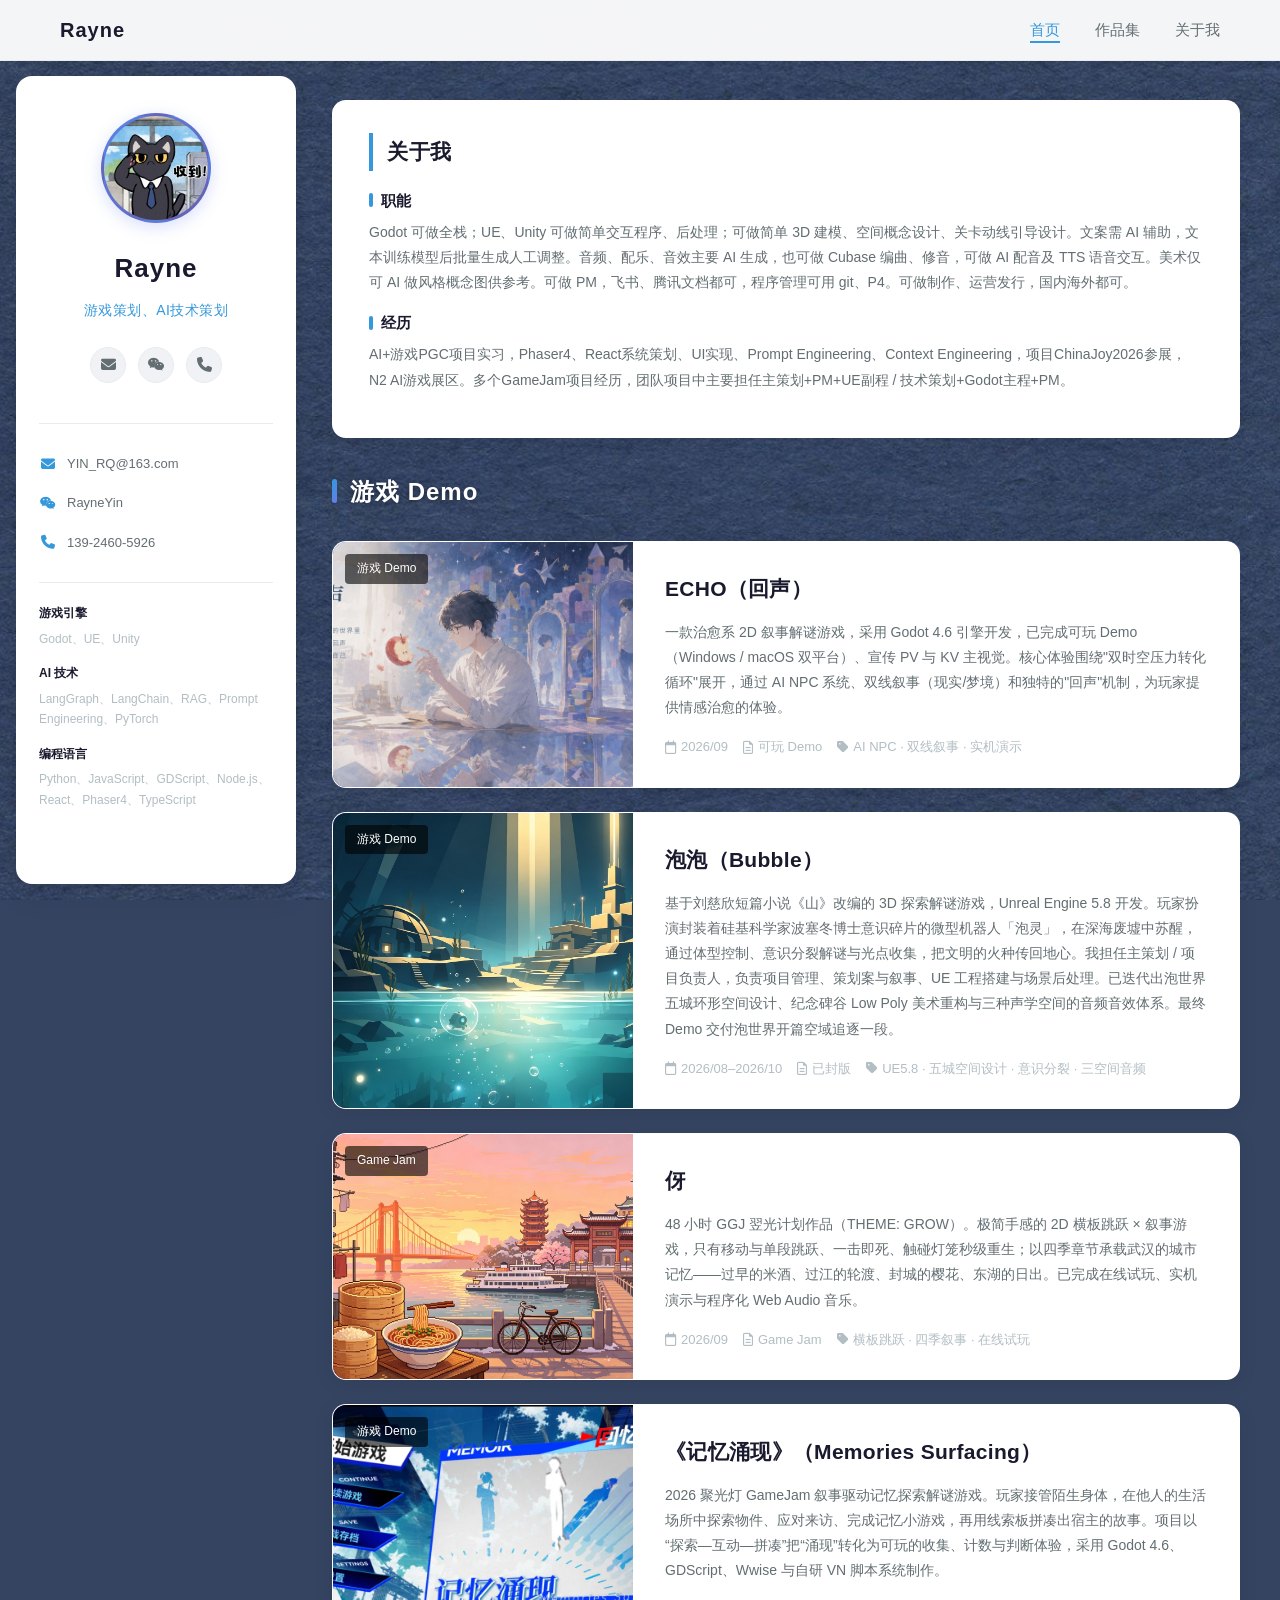
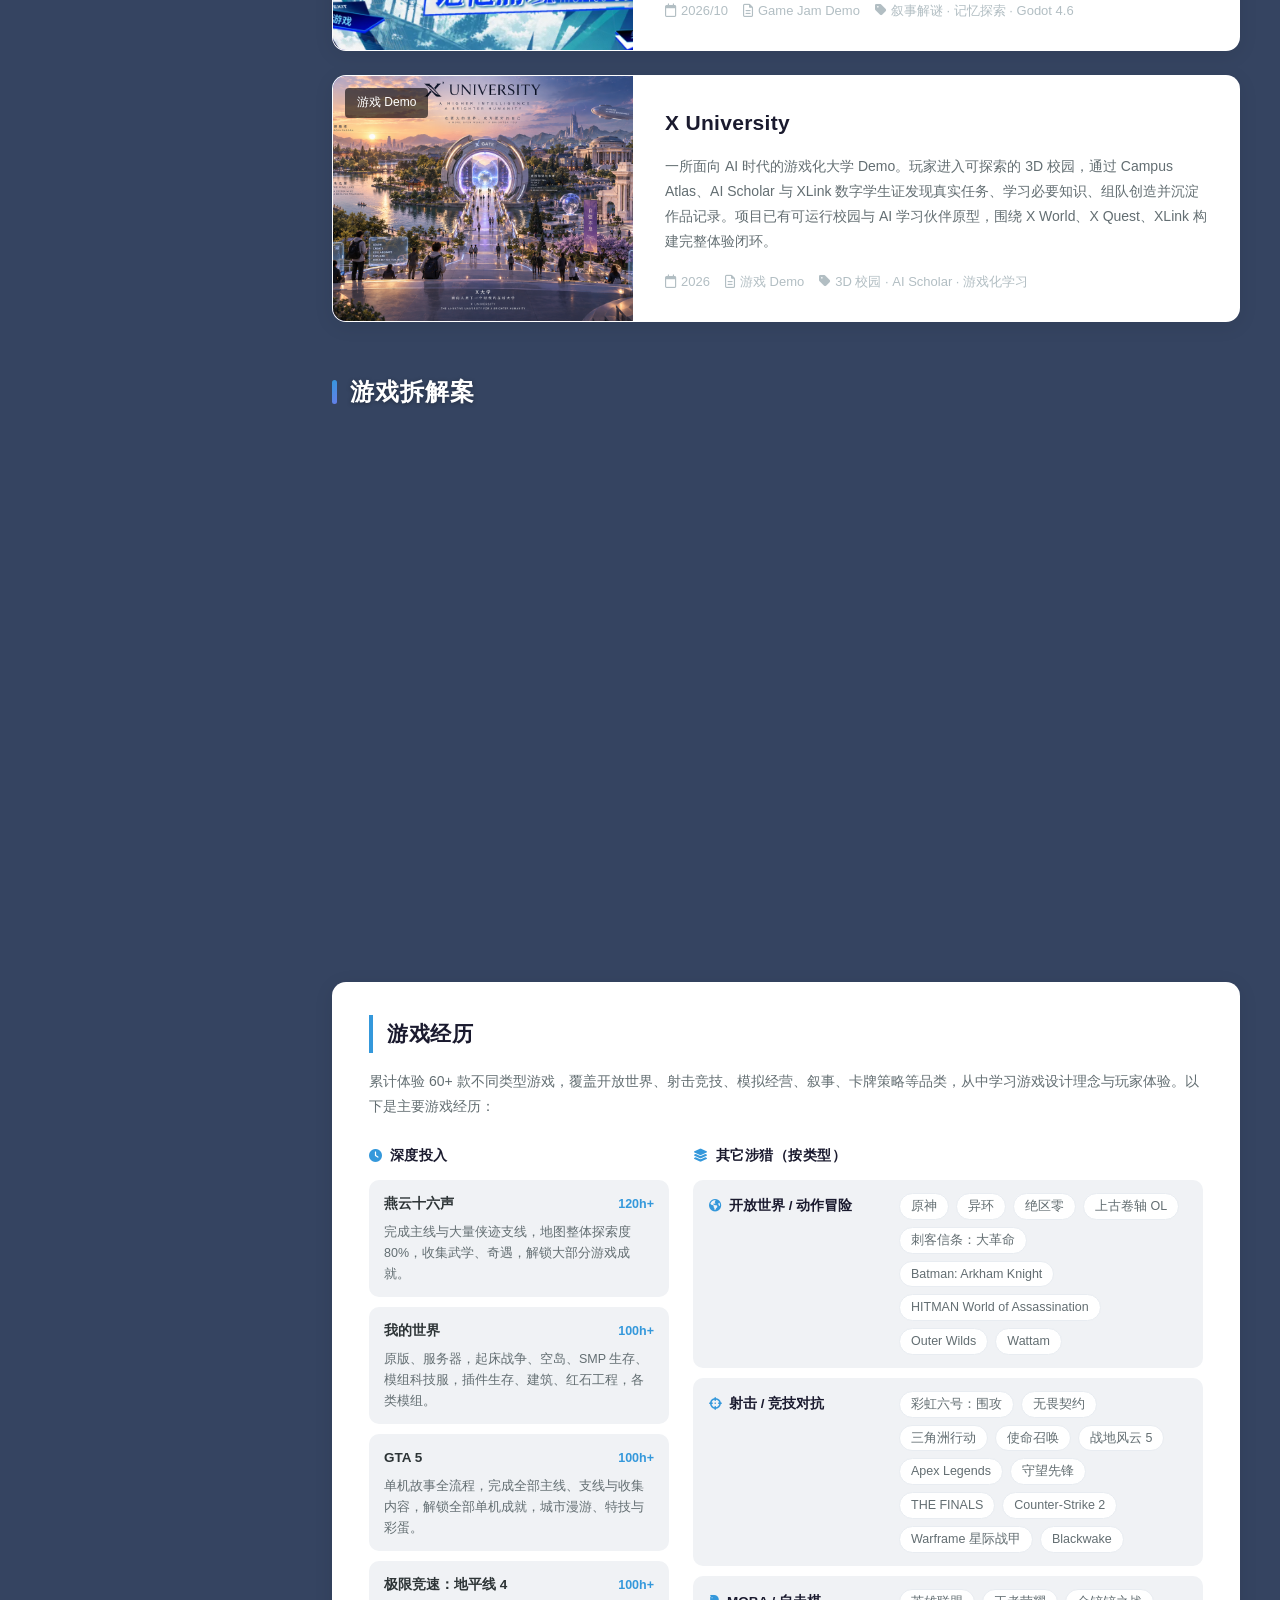
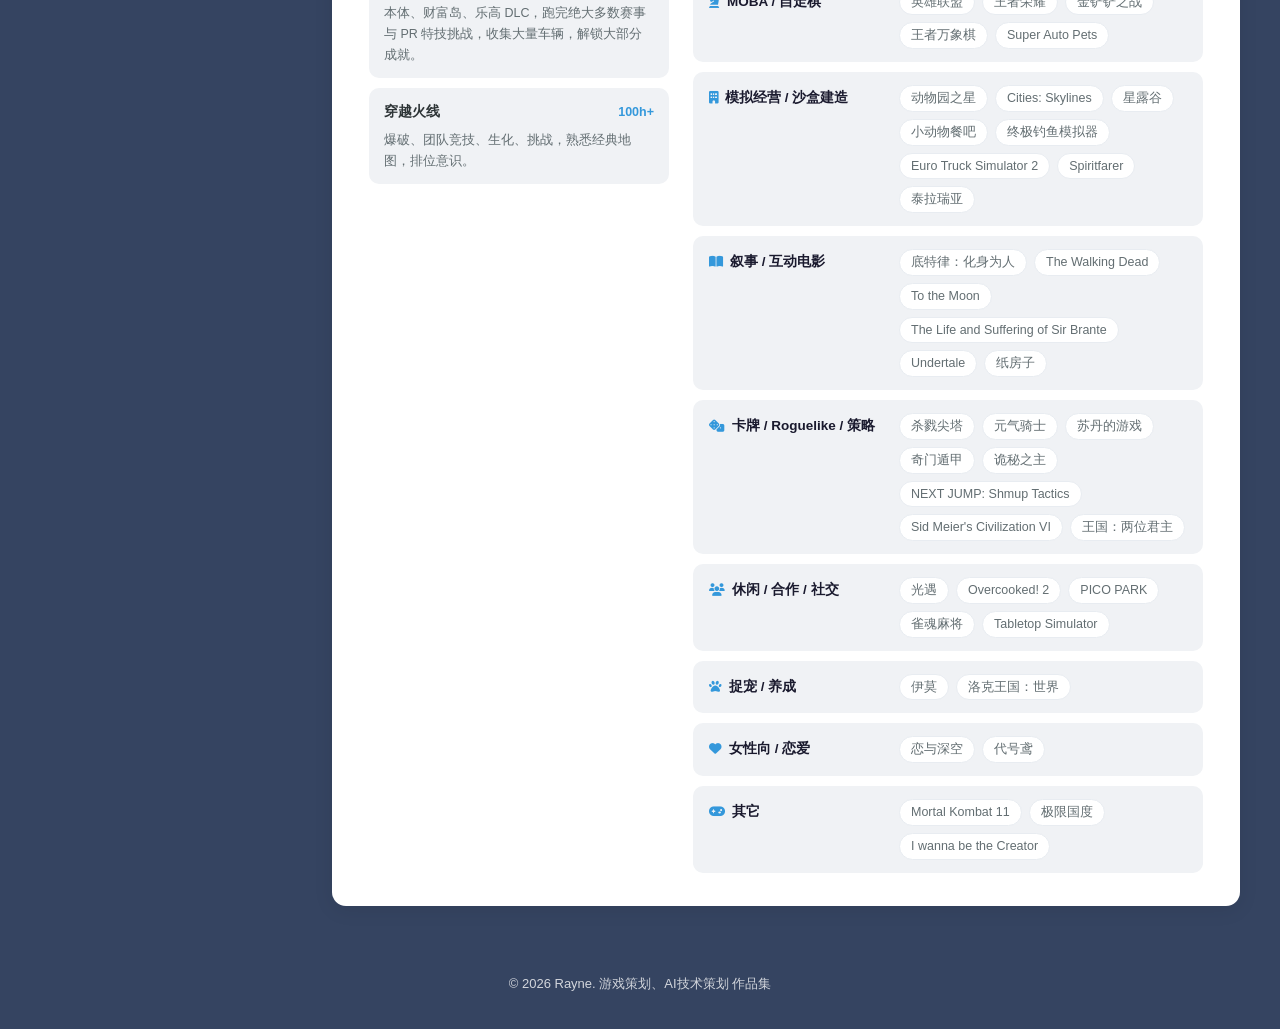
==== index.html @ 2b2366dc "新增X University游戏Demo作品页" ====
<!DOCTYPE html>
<html lang="zh-CN">
<head>
    <meta charset="UTF-8">
    <meta name="viewport" content="width=device-width, initial-scale=1.0">
    <title>Rayne-portfolio</title>
    <link rel="stylesheet" href="style.css?v=20260924e">
    <link rel="stylesheet" href="https://cdnjs.cloudflare.com/ajax/libs/font-awesome/6.4.0/css/all.min.css">
</head>
<body class="home-page">
    <!-- 顶部导航栏 -->
    <nav class="navbar">
        <div class="nav-container">
            <a href="index.html" class="nav-logo">Rayne</a>
            <div class="nav-toggle" id="navToggle">
                <span></span>
                <span></span>
                <span></span>
            </div>
            <ul class="nav-menu" id="navMenu">
                <li><a href="index.html" class="nav-link active">首页</a></li>
                <li><a href="portfolio.html" class="nav-link">作品集</a></li>
                <li><a href="#about" class="nav-link">关于我</a></li>
            </ul>
        </div>
    </nav>

    <!-- 主布局：左侧侧边栏 + 右侧内容 -->
    <div class="main-layout">
        <!-- 左侧固定侧边栏 -->
        <aside class="sidebar" id="sidebar">
            <div class="sidebar-inner">
                <!-- 头像 -->
                <div class="sidebar-avatar">
                    <img src="img/avatar.jpg" alt="Rayne 头像">
                </div>

                <!-- 昵称 -->
                <h1 class="sidebar-name">Rayne</h1>

                <!-- 称号 -->
                <p class="sidebar-title">游戏策划、AI技术策划</p>

                <!-- 社交链接 -->
                <div class="sidebar-social">
                    <a href="mailto:YIN_RQ@163.com" class="social-link" title="邮箱">
                        <i class="fas fa-envelope"></i>
                    </a>
                    <a href="weixin://" class="social-link" title="微信: RayneYin">
                        <i class="fab fa-weixin"></i>
                    </a>
                    <a href="tel:13924605926" class="social-link" title="电话">
                        <i class="fas fa-phone"></i>
                    </a>
                </div>

                <!-- 分割线 -->
                <div class="sidebar-divider"></div>

                <!-- 联系方式 -->
                <div class="sidebar-contact">
                    <div class="contact-item">
                        <i class="fas fa-envelope"></i>
                        <span>YIN_RQ@163.com</span>
                    </div>
                    <div class="contact-item">
                        <i class="fab fa-weixin"></i>
                        <span>RayneYin</span>
                    </div>
                    <div class="contact-item">
                        <i class="fas fa-phone"></i>
                        <span>139-2460-5926</span>
                    </div>
                </div>

                <!-- 分割线 -->
                <div class="sidebar-divider"></div>

                <!-- 技能 -->
                <div class="sidebar-skills">
                    <div class="skill-group">
                        <div class="skill-group-title">游戏引擎</div>
                        <div class="skill-group-items">Godot、UE、Unity</div>
                    </div>
                    <div class="skill-group">
                        <div class="skill-group-title">AI 技术</div>
                        <div class="skill-group-items">LangGraph、LangChain、RAG、Prompt Engineering、PyTorch</div>
                    </div>
                    <div class="skill-group">
                        <div class="skill-group-title">编程语言</div>
                        <div class="skill-group-items">Python、JavaScript、GDScript、Node.js、React、Phaser4、TypeScript</div>
                    </div>
                </div>
            </div>
        </aside>

        <!-- 右侧内容区 -->
        <main class="content-area">
            <!-- 关于我简介 -->
            <section class="intro-section" id="about">
                <h2 class="intro-title">关于我</h2>

                <div class="intro-block">
                    <h4 class="intro-block-title">职能</h4>
                    <p class="intro-text">Godot 可做全栈；UE、Unity 可做简单交互程序、后处理；可做简单 3D 建模、空间概念设计、关卡动线引导设计。文案需 AI 辅助，文本训练模型后批量生成人工调整。音频、配乐、音效主要 AI 生成，也可做 Cubase 编曲、修音，可做 AI 配音及 TTS 语音交互。美术仅可 AI 做风格概念图供参考。可做 PM，飞书、腾讯文档都可，程序管理可用 git、P4。可做制作、运营发行，国内海外都可。</p>
                </div>
                <div class="intro-block">
                    <h4 class="intro-block-title">经历</h4>
                    <p class="intro-text">AI+游戏PGC项目实习，Phaser4、React系统策划、UI实现、Prompt Engineering、Context Engineering，项目ChinaJoy2026参展，N2 AI游戏展区。多个GameJam项目经历，团队项目中主要担任主策划+PM+UE副程 / 技术策划+Godot主程+PM。</p>
                </div>
            </section>

            <!-- 游戏 Demo -->
            <section class="works-list-section">
                <div class="list-header">
                    <h2 class="list-title">游戏 Demo</h2>
                </div>

                <!-- 作品卡片：ECHO -->
                <article class="work-list-card">
                    <a href="portfolio-echo.html" class="work-list-link">
                        <div class="work-list-cover">
                            <img src="img/echo/kv-main.jpg" alt="ECHO 回声">
                            <span class="work-category-tag">游戏 Demo</span>
                        </div>
                        <div class="work-list-body">
                            <h3 class="work-list-title">ECHO（回声）</h3>
                            <p class="work-list-desc">
                                一款治愈系 2D 叙事解谜游戏，采用 Godot 4.6 引擎开发，已完成可玩 Demo（Windows / macOS 双平台）、宣传 PV 与 KV 主视觉。核心体验围绕"双时空压力转化循环"展开，通过 AI NPC 系统、双线叙事（现实/梦境）和独特的"回声"机制，为玩家提供情感治愈的体验。
                            </p>
                            <div class="work-list-meta">
                                <span><i class="far fa-calendar"></i> 2026/09</span>
                                <span><i class="far fa-file-alt"></i> 可玩 Demo</span>
                                <span><i class="fas fa-tag"></i> AI NPC · 双线叙事 · 实机演示</span>
                            </div>
                        </div>
                    </a>
                </article>

                <!-- 作品卡片：泡泡 -->
                <article class="work-list-card">
                    <a href="portfolio-bubble.html" class="work-list-link">
                        <div class="work-list-cover">
                            <img src="img/bubble/kv-main.jpg" alt="泡泡 Bubble">
                            <span class="work-category-tag">游戏 Demo</span>
                        </div>
                        <div class="work-list-body">
                            <h3 class="work-list-title">泡泡（Bubble）</h3>
                            <p class="work-list-desc">
                                基于刘慈欣短篇小说《山》改编的 3D 探索解谜游戏，Unreal Engine 5.8 开发。玩家扮演封装着硅基科学家波塞冬博士意识碎片的微型机器人「泡灵」，在深海废墟中苏醒，通过体型控制、意识分裂解谜与光点收集，把文明的火种传回地心。我担任主策划 / 项目负责人，负责项目管理、策划案与叙事、UE 工程搭建与场景后处理。已迭代出泡世界五城环形空间设计、纪念碑谷 Low Poly 美术重构与三种声学空间的音频音效体系。最终 Demo 交付泡世界开篇空域追逐一段。
                            </p>
                            <div class="work-list-meta">
                                <span><i class="far fa-calendar"></i> 2026/08–2026/10</span>
                                <span><i class="far fa-file-alt"></i> 已封版</span>
                                <span><i class="fas fa-tag"></i> UE5.8 · 五城空间设计 · 意识分裂 · 三空间音频</span>
                            </div>
                        </div>
                    </a>
                </article>

                <!-- 作品卡片：伢 -->
                <article class="work-list-card">
                    <a href="portfolio-ggj.html" class="work-list-link">
                        <div class="work-list-cover">
                            <img src="img/ggj/title.jpg" alt="伢">
                            <span class="work-category-tag">Game Jam</span>
                        </div>
                        <div class="work-list-body">
                            <h3 class="work-list-title">伢</h3>
                            <p class="work-list-desc">
                                48 小时 GGJ 翌光计划作品（THEME: GROW）。极简手感的 2D 横板跳跃 × 叙事游戏，只有移动与单段跳跃、一击即死、触碰灯笼秒级重生；以四季章节承载武汉的城市记忆——过早的米酒、过江的轮渡、封城的樱花、东湖的日出。已完成在线试玩、实机演示与程序化 Web Audio 音乐。
                            </p>
                            <div class="work-list-meta">
                                <span><i class="far fa-calendar"></i> 2026/09</span>
                                <span><i class="far fa-file-alt"></i> Game Jam</span>
                                <span><i class="fas fa-tag"></i> 横板跳跃 · 四季叙事 · 在线试玩</span>
                            </div>
                        </div>
                    </a>
                </article>

                <!-- 作品卡片：记忆涌现 -->
                <article class="work-list-card">
                    <a href="portfolio-memory.html" class="work-list-link">
                        <div class="work-list-cover">
                            <img src="img/memory/cover.webp" alt="《记忆涌现》 Memories Surfacing">
                            <span class="work-category-tag">游戏 Demo</span>
                        </div>
                        <div class="work-list-body">
                            <h3 class="work-list-title">《记忆涌现》（Memories Surfacing）</h3>
                            <p class="work-list-desc">
                                2026 聚光灯 GameJam 叙事驱动记忆探索解谜游戏。玩家接管陌生身体，在他人的生活场所中探索物件、应对来访、完成记忆小游戏，再用线索板拼凑出宿主的故事。项目以“探索—互动—拼凑”把“涌现”转化为可玩的收集、计数与判断体验，采用 Godot 4.6、GDScript、Wwise 与自研 VN 脚本系统制作。
                            </p>
                            <div class="work-list-meta">
                                <span><i class="far fa-calendar"></i> 2026/10</span>
                                <span><i class="far fa-file-alt"></i> Game Jam Demo</span>
                                <span><i class="fas fa-tag"></i> 叙事解谜 · 记忆探索 · Godot 4.6</span>
                            </div>
                        </div>
                    </a>
                </article>

                <!-- 作品卡片：X University -->
                <article class="work-list-card">
                    <a href="portfolio-xuniversity.html" class="work-list-link">
                        <div class="work-list-cover">
                            <img src="img/xuniversity/cover.png" alt="X University AI 原生大学">
                            <span class="work-category-tag">游戏 Demo</span>
                        </div>
                        <div class="work-list-body">
                            <h3 class="work-list-title">X University</h3>
                            <p class="work-list-desc">
                                一所面向 AI 时代的游戏化大学 Demo。玩家进入可探索的 3D 校园，通过 Campus Atlas、AI Scholar 与 XLink 数字学生证发现真实任务、学习必要知识、组队创造并沉淀作品记录。项目已有可运行校园与 AI 学习伙伴原型，围绕 X World、X Quest、XLink 构建完整体验闭环。
                            </p>
                            <div class="work-list-meta">
                                <span><i class="far fa-calendar"></i> 2026</span>
                                <span><i class="far fa-file-alt"></i> 游戏 Demo</span>
                                <span><i class="fas fa-tag"></i> 3D 校园 · AI Scholar · 游戏化学习</span>
                            </div>
                        </div>
                    </a>
                </article>
            </section>

            <!-- 游戏拆解案 -->
            <section class="works-list-section">
                <div class="list-header">
                    <h2 class="list-title">游戏拆解案</h2>
                </div>

                <!-- 作品卡片 1：燕云十六声 -->
                <article class="work-list-card">
                    <a href="portfolio-yanyun.html" class="work-list-link">
                        <div class="work-list-cover">
                            <img src="img/yanyun/cover.jpg" alt="燕云十六声">
                            <span class="work-category-tag">游戏拆解案</span>
                        </div>
                        <div class="work-list-body">
                            <h3 class="work-list-title">燕云十六声 - 游戏拆解分析</h3>
                            <p class="work-list-desc">
                                全面拆解网易开放世界武侠游戏《燕云十六声》的设计方法论。按剧情叙事、任务设计、关卡设计、玩法机制四大板块逐层分析：从燕云十六州的历史母题与"世界即叙事"，到任务按循环层级的七类划分，再到官方"反大而空"的关卡理念与「无明春山」案例，最后列出 8 项可与 AI 融合的设计机会点。
                            </p>
                            <div class="work-list-meta">
                                <span><i class="far fa-calendar"></i> 2026/09</span>
                                <span><i class="far fa-file-alt"></i> 深度拆解</span>
                                <span><i class="fas fa-tag"></i> 剧情叙事 · 任务设计 · 关卡设计 · 玩法机制</span>
                            </div>
                        </div>
                    </a>
                </article>

                <!-- 作品卡片 2：Tomodachi Life -->
                <article class="work-list-card">
                    <a href="portfolio-tomodachi.html" class="work-list-link">
                        <div class="work-list-cover tomodachi">
                            <img src="img/tomodachi/cover.jpg" alt="Tomodachi Life（人森）">
                            <span class="work-category-tag">游戏拆解案</span>
                        </div>
                        <div class="work-list-body">
                            <h3 class="work-list-title">Tomodachi Life（人森）- 游戏拆解分析</h3>
                            <p class="work-list-desc">
                                全面剖析任天堂社交模拟游戏《Tomodachi Life》的 NPC 系统与 AI 玩法设计。涵盖 Mii 创建系统、16 种人格类型、8 阶段关系系统、三层 AI 架构、梦想系统、整活生态等内容，并与《模拟人生4》进行多维度对比分析。
                            </p>
                            <div class="work-list-meta">
                                <span><i class="far fa-calendar"></i> 2026/06/07</span>
                                <span><i class="far fa-file-alt"></i> 深度分析</span>
                                <span><i class="fas fa-tag"></i> NPC系统 · AI玩法 · 社交模拟</span>
                            </div>
                        </div>
                    </a>
                </article>

            </section>

            <!-- 游戏经历 -->
            <section class="intro-section" id="game-experience">
                <h2 class="intro-title">游戏经历</h2>
                <p class="intro-text">
                    累计体验 60+ 款不同类型游戏，覆盖开放世界、射击竞技、模拟经营、叙事、卡牌策略等品类，从中学习游戏设计理念与玩家体验。以下是主要游戏经历：
                </p>

                <div class="game-exp-layout">
                    <!-- 左栏：高时长作品 -->
                    <div class="game-exp-hours">
                        <h3 class="game-exp-subtitle"><i class="fas fa-clock"></i> 深度投入</h3>
                        <ul class="game-hours-list">
                            <li class="game-hours-item">
                                <div class="game-hours-head">
                                    <span class="game-hours-name">燕云十六声</span>
                                    <span class="game-hours-time">120h+</span>
                                </div>
                                <p class="game-hours-desc">完成主线与大量侠迹支线，地图整体探索度 80%，收集武学、奇遇，解锁大部分游戏成就。</p>
                            </li>
                            <li class="game-hours-item">
                                <div class="game-hours-head">
                                    <span class="game-hours-name">我的世界</span>
                                    <span class="game-hours-time">100h+</span>
                                </div>
                                <p class="game-hours-desc">原版、服务器，起床战争、空岛、SMP 生存、模组科技服，插件生存、建筑、红石工程，各类模组。</p>
                            </li>
                            <li class="game-hours-item">
                                <div class="game-hours-head">
                                    <span class="game-hours-name">GTA 5</span>
                                    <span class="game-hours-time">100h+</span>
                                </div>
                                <p class="game-hours-desc">单机故事全流程，完成全部主线、支线与收集内容，解锁全部单机成就，城市漫游、特技与彩蛋。</p>
                            </li>
                            <li class="game-hours-item">
                                <div class="game-hours-head">
                                    <span class="game-hours-name">极限竞速：地平线 4</span>
                                    <span class="game-hours-time">100h+</span>
                                </div>
                                <p class="game-hours-desc">本体、财富岛、乐高 DLC，跑完绝大多数赛事与 PR 特技挑战，收集大量车辆，解锁大部分成就。</p>
                            </li>
                            <li class="game-hours-item">
                                <div class="game-hours-head">
                                    <span class="game-hours-name">穿越火线</span>
                                    <span class="game-hours-time">100h+</span>
                                </div>
                                <p class="game-hours-desc">爆破、团队竞技、生化、挑战，熟悉经典地图，排位意识。</p>
                            </li>
                        </ul>
                    </div>

                    <!-- 右栏：其它涉猎，按类型分组 -->
                    <div class="game-exp-others">
                        <h3 class="game-exp-subtitle"><i class="fas fa-layer-group"></i> 其它涉猎（按类型）</h3>
                        <div class="game-exp-rows">
                            <div class="game-exp-row">
                                <h4><i class="fas fa-globe-americas"></i> 开放世界 / 动作冒险</h4>
                                <ul class="game-exp-tags">
                                    <li>原神</li><li>异环</li><li>绝区零</li><li>上古卷轴 OL</li><li>刺客信条：大革命</li><li>Batman: Arkham Knight</li><li>HITMAN World of Assassination</li><li>Outer Wilds</li><li>Wattam</li>
                                </ul>
                            </div>
                            <div class="game-exp-row">
                                <h4><i class="fas fa-crosshairs"></i> 射击 / 竞技对抗</h4>
                                <ul class="game-exp-tags">
                                    <li>彩虹六号：围攻</li><li>无畏契约</li><li>三角洲行动</li><li>使命召唤</li><li>战地风云 5</li><li>Apex Legends</li><li>守望先锋</li><li>THE FINALS</li><li>Counter-Strike 2</li><li>Warframe 星际战甲</li><li>Blackwake</li>
                                </ul>
                            </div>
                            <div class="game-exp-row">
                                <h4><i class="fas fa-chess-knight"></i> MOBA / 自走棋</h4>
                                <ul class="game-exp-tags">
                                    <li>英雄联盟</li><li>王者荣耀</li><li>金铲铲之战</li><li>王者万象棋</li><li>Super Auto Pets</li>
                                </ul>
                            </div>
                            <div class="game-exp-row">
                                <h4><i class="fas fa-building"></i> 模拟经营 / 沙盒建造</h4>
                                <ul class="game-exp-tags">
                                    <li>动物园之星</li><li>Cities: Skylines</li><li>星露谷</li><li>小动物餐吧</li><li>终极钓鱼模拟器</li><li>Euro Truck Simulator 2</li><li>Spiritfarer</li><li>泰拉瑞亚</li>
                                </ul>
                            </div>
                            <div class="game-exp-row">
                                <h4><i class="fas fa-book-open"></i> 叙事 / 互动电影</h4>
                                <ul class="game-exp-tags">
                                    <li>底特律：化身为人</li><li>The Walking Dead</li><li>To the Moon</li><li>The Life and Suffering of Sir Brante</li><li>Undertale</li><li>纸房子</li>
                                </ul>
                            </div>
                            <div class="game-exp-row">
                                <h4><i class="fas fa-dice"></i> 卡牌 / Roguelike / 策略</h4>
                                <ul class="game-exp-tags">
                                    <li>杀戮尖塔</li><li>元气骑士</li><li>苏丹的游戏</li><li>奇门遁甲</li><li>诡秘之主</li><li>NEXT JUMP: Shmup Tactics</li><li>Sid Meier's Civilization VI</li><li>王国：两位君主</li>
                                </ul>
                            </div>
                            <div class="game-exp-row">
                                <h4><i class="fas fa-users"></i> 休闲 / 合作 / 社交</h4>
                                <ul class="game-exp-tags">
                                    <li>光遇</li><li>Overcooked! 2</li><li>PICO PARK</li><li>雀魂麻将</li><li>Tabletop Simulator</li>
                                </ul>
                            </div>
                            <div class="game-exp-row">
                                <h4><i class="fas fa-paw"></i> 捉宠 / 养成</h4>
                                <ul class="game-exp-tags">
                                    <li>伊莫</li><li>洛克王国：世界</li>
                                </ul>
                            </div>
                            <div class="game-exp-row">
                                <h4><i class="fas fa-heart"></i> 女性向 / 恋爱</h4>
                                <ul class="game-exp-tags">
                                    <li>恋与深空</li><li>代号鸢</li>
                                </ul>
                            </div>
                            <div class="game-exp-row">
                                <h4><i class="fas fa-gamepad"></i> 其它</h4>
                                <ul class="game-exp-tags">
                                    <li>Mortal Kombat 11</li><li>极限国度</li><li>I wanna be the Creator</li>
                                </ul>
                            </div>
                        </div>
                    </div>
                </div>
            </section>

        </main>
    </div>

    <!-- 页脚 -->
    <footer class="content-footer">
        <p>&copy; 2026 Rayne. 游戏策划、AI技术策划 作品集</p>
    </footer>

    <!-- 回到顶部 -->
    <div class="back-to-top" id="backToTop">
        <i class="fas fa-arrow-up"></i>
    </div>

    <script src="script.js?v=20260924e"></script>
</body>
</html>
---- style.css ----
/* ==========================================
   Rayne Portfolio - 游戏策划作品集
   左侧侧边栏 + 右侧内容 双栏布局
   ========================================== */

/* Reset & Base */
* {
    margin: 0;
    padding: 0;
    box-sizing: border-box;
}

:root {
    --primary-color: #1a1a2e;
    --secondary-color: #3498db;
    --accent-color: #e74c3c;
    --text-color: #2d3436;
    --text-light: #636e72;
    --text-lighter: #b2bec3;
    --bg-color: #f0f2f5;
    --card-bg: #ffffff;
    --border-color: #e8ecf1;
    --shadow: 0 2px 12px rgba(0,0,0,0.06);
    --shadow-hover: 0 12px 36px rgba(0,0,0,0.13);
    --shadow-card: 0 4px 20px rgba(0,0,0,0.08);
    --transition: all 0.35s cubic-bezier(0.25, 0.46, 0.45, 0.94);
    --font-main: "PingFang SC", "Hiragino Sans GB", "Microsoft YaHei", -apple-system, BlinkMacSystemFont, "Segoe UI", sans-serif;
    --font-en: "SF Pro Display", -apple-system, BlinkMacSystemFont, "Segoe UI", sans-serif;
    --sidebar-width: 280px;
    --radius: 14px;
}

html {
    scroll-behavior: smooth;
    /* 整页底层背景：overscroll / 橡皮筋回弹时露出的也是同色 */
    background-color: #354461;
}

body {
    font-family: var(--font-main);
    line-height: 1.8;
    color: var(--text-color);
    background: transparent;
    -webkit-font-smoothing: antialiased;
}

/* 整页底层纹理背景
   用 position:fixed 的伪元素而非 body 自身背景，是为了让纹理始终按「视口」尺寸铺满
   （cover 只放大到视口大小），避免超长页面把 1599×846 的图拉伸十几倍而糊掉。 */
body::before {
    content: '';
    position: fixed;
    top: 0;
    left: 0;
    right: 0;
    bottom: 0;
    z-index: -1;
    background: url('img/bg.jpg') center center / cover no-repeat;
    pointer-events: none;
}

a {
    text-decoration: none;
    color: inherit;
    transition: var(--transition);
}

img {
    max-width: 100%;
    height: auto;
}

.container {
    max-width: 1200px;
    margin: 0 auto;
    padding: 0 20px;
}

/* ==========================================
   Navigation
   ========================================== */
.navbar {
    position: fixed;
    top: 0;
    left: 0;
    right: 0;
    z-index: 1000;
    background: rgba(255,255,255,0.95);
    backdrop-filter: blur(10px);
    border-bottom: 1px solid var(--border-color);
    transition: var(--transition);
}

.nav-container {
    max-width: 1200px;
    margin: 0 auto;
    padding: 0 20px;
    display: flex;
    justify-content: space-between;
    align-items: center;
    height: 60px;
}

.nav-logo {
    font-size: 20px;
    font-weight: 700;
    color: var(--primary-color);
    letter-spacing: 1px;
}

.nav-menu {
    display: flex;
    list-style: none;
    gap: 35px;
}

.nav-link {
    font-size: 15px;
    color: var(--text-light);
    position: relative;
    padding: 5px 0;
}

.nav-link::after {
    content: '';
    position: absolute;
    bottom: 0;
    left: 0;
    width: 0;
    height: 2px;
    background: var(--secondary-color);
    transition: var(--transition);
}

.nav-link:hover,
.nav-link.active {
    color: var(--secondary-color);
}

.nav-link:hover::after,
.nav-link.active::after {
    width: 100%;
}

/* Mobile Menu Toggle */
.nav-toggle {
    display: none;
    flex-direction: column;
    gap: 5px;
    cursor: pointer;
    padding: 5px;
}

.nav-toggle span {
    display: block;
    width: 24px;
    height: 2px;
    background: var(--text-color);
    transition: var(--transition);
}

/* ==========================================
   Main Layout - 双栏布局
   ========================================== */
.main-layout {
    display: flex;
    min-height: 100vh;
    padding-top: 60px;
}

/* ==========================================
   Sidebar - 左侧固定侧边栏（悬浮效果）
   ========================================== */
.sidebar {
    width: var(--sidebar-width);
    flex-shrink: 0;
    position: fixed;
    top: 76px;
    left: 16px;
    bottom: 16px;
    background: var(--card-bg);
    border-radius: 16px;
    overflow-y: auto;
    z-index: 100;
    box-shadow: 0 8px 32px rgba(0,0,0,0.10), 0 2px 8px rgba(0,0,0,0.06);
    border: 1px solid rgba(255,255,255,0.6);
}

.sidebar-inner {
    padding: 36px 22px;
    display: flex;
    flex-direction: column;
    align-items: center;
    text-align: center;
}

.sidebar-avatar {
    width: 110px;
    height: 110px;
    border-radius: 50%;
    overflow: hidden;
    border: 3px solid rgba(52,152,219,0.25);
    background: linear-gradient(135deg, #667eea 0%, #764ba2 100%);
    display: flex;
    align-items: center;
    justify-content: center;
    margin-bottom: 22px;
    box-shadow: 0 4px 16px rgba(102,126,234,0.25);
    transition: transform 0.35s ease, box-shadow 0.35s ease;
}

.sidebar-avatar:hover {
    transform: scale(1.05);
    box-shadow: 0 6px 24px rgba(102,126,234,0.35);
}

.sidebar-avatar img {
    width: 100%;
    height: 100%;
    object-fit: cover;
    display: block;
}

.sidebar-name {
    font-size: 26px;
    font-weight: 800;
    color: var(--primary-color);
    margin-bottom: 6px;
    letter-spacing: 1px;
}

.sidebar-title {
    font-size: 14px;
    color: var(--secondary-color);
    margin-bottom: 24px;
    font-weight: 500;
    letter-spacing: 0.5px;
}

.sidebar-slogan {
    font-size: 13px;
    color: var(--text-lighter);
    line-height: 1.9;
    font-style: italic;
    margin-bottom: 22px;
    padding: 0 8px;
}

.sidebar-social {
    display: flex;
    gap: 12px;
    margin-bottom: 20px;
}

.sidebar-social .social-link {
    width: 36px;
    height: 36px;
    border-radius: 50%;
    background: var(--bg-color);
    display: flex;
    align-items: center;
    justify-content: center;
    color: var(--text-light);
    font-size: 15px;
    transition: var(--transition);
    border: 1px solid var(--border-color);
}

.sidebar-social .social-link:hover {
    background: var(--secondary-color);
    color: #fff;
    border-color: var(--secondary-color);
    transform: translateY(-2px);
}

.sidebar-divider {
    width: 100%;
    height: 1px;
    background: var(--border-color);
    margin: 20px 0;
}

.sidebar-contact {
    width: 100%;
    text-align: left;
}

.contact-item {
    display: flex;
    align-items: center;
    gap: 10px;
    padding: 8px 0;
    font-size: 13px;
    color: var(--text-light);
}

.contact-item i {
    width: 18px;
    text-align: center;
    color: var(--secondary-color);
    font-size: 14px;
}

.sidebar-skills {
    width: 100%;
    text-align: left;
}

.skill-group {
    margin-bottom: 14px;
}

.skill-group:last-child {
    margin-bottom: 0;
}

.skill-group-title {
    font-size: 12px;
    font-weight: 600;
    color: var(--primary-color);
    margin-bottom: 4px;
}

.skill-group-items {
    font-size: 12px;
    color: var(--text-lighter);
    line-height: 1.7;
}

/* ==========================================
   Content Area - 右侧内容区
   ========================================== */
.content-area {
    flex: 1;
    margin-left: calc(var(--sidebar-width) + 32px);
    /* 底部不留 padding：页脚自己带上下留白，否则滚到底会空出一大段 */
    padding: 40px 40px 0 20px;
    max-width: calc(100% - var(--sidebar-width) - 32px);
}

/* ==========================================
   Intro Section - 关于我简介（悬浮卡片）
   ========================================== */
.intro-section {
    background: var(--card-bg);
    border-radius: var(--radius);
    padding: 32px 36px;
    margin-bottom: 32px;
    box-shadow: var(--shadow-card);
    transition: var(--transition);
    border: 1px solid rgba(255,255,255,0.5);
}

.intro-section:hover {
    box-shadow: var(--shadow-hover);
    transform: translateY(-2px);
}

.intro-title {
    font-size: 21px;
    color: var(--primary-color);
    margin-bottom: 16px;
    padding-left: 14px;
    border-left: 4px solid var(--secondary-color);
    font-weight: 700;
    letter-spacing: 0.5px;
}

.intro-text {
    color: var(--text-light);
    line-height: 1.8;
    margin-bottom: 12px;
    font-size: 14px;
}

.intro-quote {
    font-size: 14px;
    color: var(--secondary-color);
    font-style: italic;
    margin-top: 15px;
    padding: 12px 15px;
    background: var(--bg-color);
    border-radius: 8px;
    border-left: 3px solid var(--secondary-color);
}

/* ==========================================
   Game Experience - 游戏经历
   左栏：高时长作品（带时长）／右栏：其它涉猎（按类型）
   ========================================== */
.game-exp-layout {
    display: grid;
    grid-template-columns: 300px minmax(0, 1fr);
    gap: 24px;
    margin-top: 24px;
    align-items: start;
}

.game-exp-subtitle {
    font-size: 14px;
    font-weight: 700;
    color: var(--primary-color);
    letter-spacing: 0.5px;
    margin-bottom: 12px;
    display: flex;
    align-items: center;
    gap: 7px;
}

.game-exp-subtitle i {
    color: var(--secondary-color);
    font-size: 13px;
}

/* 左栏：深度投入（游戏 + 时长 + 具体经历） */
.game-hours-list {
    list-style: none;
    margin: 0;
    padding: 0;
    display: flex;
    flex-direction: column;
    gap: 10px;
}

.game-hours-item {
    background: var(--bg-color);
    border-radius: 10px;
    padding: 12px 15px;
}

.game-hours-head {
    display: flex;
    align-items: baseline;
    justify-content: space-between;
    gap: 10px;
    margin-bottom: 5px;
}

.game-hours-name {
    font-size: 13.5px;
    font-weight: 700;
    color: var(--text-color);
}

.game-hours-time {
    font-size: 12.5px;
    font-weight: 700;
    color: var(--secondary-color);
    font-variant-numeric: tabular-nums;
    white-space: nowrap;
}

.game-hours-desc {
    font-size: 12.5px;
    line-height: 1.7;
    color: var(--text-light);
    margin: 0;
}

/* 右栏：其它涉猎，按类型分行 */
.game-exp-rows {
    display: flex;
    flex-direction: column;
    gap: 10px;
}

.game-exp-row {
    display: grid;
    grid-template-columns: 176px minmax(0, 1fr);
    gap: 14px;
    align-items: start;
    background: var(--bg-color);
    border-radius: 10px;
    padding: 13px 16px;
    transition: var(--transition);
}

.game-exp-row:hover {
    background: #e7ecf3;
}

.game-exp-row h4 {
    font-size: 13.5px;
    font-weight: 700;
    color: var(--primary-color);
    line-height: 1.5;
    padding-top: 3px;
    display: flex;
    align-items: center;
    gap: 7px;
}

.game-exp-row h4 i {
    color: var(--secondary-color);
    font-size: 12.5px;
    flex-shrink: 0;
}

.game-exp-tags {
    display: flex;
    flex-wrap: wrap;
    gap: 7px;
    list-style: none;
    padding: 0;
    margin: 0;
}

.game-exp-tags li {
    font-size: 12.5px;
    line-height: 1.5;
    color: var(--text-light);
    background: #fff;
    border: 1px solid var(--border-color);
    border-radius: 999px;
    padding: 3px 11px;
    white-space: nowrap;
    transition: var(--transition);
}

.game-exp-tags li:hover {
    color: var(--secondary-color);
    border-color: var(--secondary-color);
}

/* 左右栏总宽约 900px 才排得下（左栏 300px 要放得下经历描述），
   因此 1200px 以下就改为上下堆叠 */
@media (max-width: 1200px) {
    .game-exp-layout {
        grid-template-columns: 1fr;
        gap: 20px;
    }
}

/* ==========================================
   Works List Section - 作品列表
   ========================================== */
.works-list-section {
    margin-bottom: 48px;
}

.list-header {
    display: flex;
    justify-content: space-between;
    align-items: center;
    margin-bottom: 28px;
}

.list-title {
    font-size: 24px;
    /* 该标题直接坐在整页深色纹理背景上（不在卡片内），必须用浅字 */
    color: #fff;
    font-weight: 800;
    letter-spacing: 1px;
    position: relative;
    padding-left: 18px;
    text-shadow: 0 1px 4px rgba(0,0,0,0.35);
}

.list-title::before {
    content: '';
    position: absolute;
    left: 0;
    top: 50%;
    transform: translateY(-50%);
    width: 5px;
    height: 24px;
    background: linear-gradient(135deg, var(--secondary-color), #667eea);
    border-radius: 3px;
}

.list-more {
    color: var(--secondary-color);
    font-size: 14px;
    font-weight: 500;
}

.list-more:hover {
    text-decoration: underline;
}

/* 作品列表卡片（增强悬浮效果） */
.work-list-card {
    background: var(--card-bg);
    border-radius: var(--radius);
    overflow: hidden;
    box-shadow: var(--shadow-card);
    transition: var(--transition);
    margin-bottom: 24px;
    border: 1px solid rgba(255,255,255,0.4);
}

.work-list-card:hover {
    transform: translateY(-6px);
    box-shadow: var(--shadow-hover);
}

.work-list-link {
    display: flex;
    text-decoration: none;
    color: inherit;
}

.work-list-cover {
    position: relative;
    width: 300px;
    flex-shrink: 0;
    background: linear-gradient(135deg, #667eea 0%, #764ba2 100%);
    /* min-height 而非 height：flex 行默认 align-items:stretch，
       用 min-height 才能让封面随卡片高度一起拉伸，
       否则正文比 200px 高时封面下方会露出白边 */
    min-height: 200px;
    overflow: hidden;
    border-radius: 0;
}

.work-list-cover img {
    position: absolute;
    top: 0;
    left: 0;
    width: 100%;
    height: 100%;
    object-fit: cover;
    display: block;
    transition: transform 0.5s ease;
}

.work-list-card:hover .work-list-cover img {
    transform: scale(1.05);
}

/* 注：`.work-list-cover.tomodachi` 的粉色渐变占位已移除 —— 该卡片现在使用真实封面图
   img/tomodachi/cover.jpg，底色由 .work-list-cover 的通用渐变兜底。 */

.work-category-tag {
    position: absolute;
    top: 12px;
    left: 12px;
    padding: 4px 12px;
    background: rgba(0,0,0,0.6);
    color: #fff;
    border-radius: 4px;
    font-size: 12px;
}

.work-list-body {
    padding: 28px 32px;
    flex: 1;
    display: flex;
    flex-direction: column;
    justify-content: center;
}

.work-list-title {
    font-size: 21px;
    color: var(--primary-color);
    margin-bottom: 12px;
    font-weight: 700;
    letter-spacing: 0.3px;
    transition: color 0.3s ease;
}

.work-list-card:hover .work-list-title {
    color: var(--secondary-color);
}

.work-list-desc {
    color: var(--text-light);
    font-size: 14px;
    line-height: 1.8;
    margin-bottom: 15px;
}

.work-list-meta {
    display: flex;
    flex-wrap: wrap;
    gap: 15px;
    font-size: 13px;
    color: var(--text-lighter);
}

.work-list-meta span {
    display: flex;
    align-items: center;
    gap: 5px;
}

/* ==========================================
   Content Footer
   ========================================== */
.content-footer {
    padding: 34px 20px;
    font-size: 13px;
    text-align: center;
}

.content-footer p {
    margin: 0;
}

/* ==========================================
   Article / Detail Page
   ========================================== */
.article-header {
    padding: 120px 20px 60px;
    /* 不铺纯色/渐变底：直接让整页纹理背景透出来 */
    background: transparent;
    color: #fff;
    text-align: center;
}

.article-header h1 {
    font-size: 32px;
    margin-bottom: 15px;
    max-width: 900px;
    margin-left: auto;
    margin-right: auto;
}

.article-meta {
    display: flex;
    justify-content: center;
    gap: 20px;
    opacity: 0.8;
    font-size: 14px;
}

.article-content {
    max-width: 900px;
    margin: 0 auto;
    padding: 60px 20px;
    background: var(--card-bg);
}

.article-content h2 {
    font-size: 28px;
    color: var(--primary-color);
    margin: 40px 0 20px;
    padding-bottom: 10px;
    border-bottom: 2px solid var(--border-color);
}

.article-content h3 {
    font-size: 22px;
    color: var(--primary-color);
    margin: 30px 0 15px;
    padding-left: 12px;
    border-left: 3px solid var(--secondary-color);
}

.article-content h4 {
    font-size: 18px;
    color: var(--text-color);
    margin: 25px 0 12px;
}

.article-content p {
    color: var(--text-light);
    line-height: 1.8;
    margin-bottom: 15px;
}

.article-content ul,
.article-content ol {
    margin: 15px 0 15px 25px;
    color: var(--text-light);
}

.article-content li {
    margin-bottom: 8px;
    line-height: 1.8;
}

.article-content strong {
    color: var(--primary-color);
}

/* Info Grid */
.info-grid {
    display: grid;
    grid-template-columns: repeat(2, 1fr);
    gap: 15px;
    margin: 20px 0;
}

.info-item {
    background: var(--bg-color);
    padding: 15px;
    border-radius: 8px;
}

.info-item strong {
    display: block;
    color: var(--primary-color);
    margin-bottom: 5px;
}

.info-item span {
    color: var(--text-light);
    font-size: 14px;
}

/* Highlight Box */
.highlight-box {
    background: linear-gradient(135deg, #f8f9fa 0%, #e9ecef 100%);
    border-left: 4px solid var(--secondary-color);
    padding: 20px;
    margin: 20px 0;
    border-radius: 0 8px 8px 0;
}

.highlight-box h4 {
    color: var(--secondary-color);
    margin-bottom: 10px;
    margin-top: 0;
}

/* 资料来源 / 说明性尾注 */
.article-note {
    margin-top: 28px;
    padding-top: 16px;
    border-top: 1px dashed var(--border-color);
    font-size: 13px;
    line-height: 1.8;
    color: var(--text-light);
}

/* 叙事动线：把「触发节点 / 规则怪谈 / 台词」三类文本分开。
   《泡泡》的核心叙事手法是「规则怪谈」—— 正常光点与异常光点给出互相矛盾的规则，
   因为写下规则的人立场不同。所以规则必须有自己的视觉通道（蓝色加粗），
   不能和台词混在一起，否则读者分不清哪句是「世界给的规则」、哪句是「角色说的话」。
   左列窄、右列宽：左列是舞台指示（何时触发），右列是玩家实际看到/听到的内容。 */
.narrative-flow {
    margin: 20px 0 8px;
}

.narrative-scene {
    margin: 28px 0 10px;
    padding: 5px 0 5px 12px;
    border-left: 3px solid var(--primary-color);
    font-weight: 600;
    color: var(--primary-color);
}

.narrative-beat {
    display: grid;
    grid-template-columns: 150px 1fr;
    gap: 18px;
    padding: 11px 0;
    border-bottom: 1px dashed var(--border-color);
}

.narrative-beat:last-child {
    border-bottom: none;
}

.narrative-trigger {
    text-align: right;
    font-size: 13px;
    line-height: 1.7;
    color: var(--text-lighter);
}

.narrative-body {
    font-size: 14px;
    line-height: 1.8;
}

.narrative-rule {
    display: block;
    color: var(--secondary-color);
    font-weight: 600;
}

.narrative-line {
    display: block;
    color: var(--text-color);
}

.narrative-note {
    display: block;
    color: #8a8a8a;
    font-size: 0.85em;
    font-style: italic;
    margin-top: 4px;
}

.narrative-rule + .narrative-line,
.narrative-line + .narrative-rule,
.narrative-note + .narrative-rule,
.narrative-note + .narrative-line {
    margin-top: 5px;
}

@media (max-width: 768px) {
    .narrative-beat {
        grid-template-columns: 1fr;
        gap: 3px;
    }

    .narrative-trigger {
        text-align: left;
    }
}

/* Tables */
.table-wrapper {
    overflow-x: auto;
    margin: 20px 0;
}

.data-table {
    width: 100%;
    border-collapse: collapse;
    font-size: 14px;
}

.data-table th,
.data-table td {
    padding: 12px 15px;
    text-align: left;
    border-bottom: 1px solid var(--border-color);
}

.data-table th {
    background: var(--bg-color);
    font-weight: 600;
    color: var(--primary-color);
}

.data-table tr:hover {
    background: var(--bg-color);
}

/* 机制表：首列 / 末列往往是短标签（「巡逻泡船」「追逐 2 起」），中间列是一大段描述。
   auto 布局会把长描述撑开、把两侧挤到断词（「巡逻泡 / 船」），这两个类让指定的一侧
   保住自己的宽度。窄屏放不下时靠 .table-wrapper 的横向滚动兜底，不会顶破页面。
   —— 只加在确实需要的表上，别全局套用。 */
.data-table.nowrap-first td:first-child,
.data-table.nowrap-first th:first-child {
    white-space: nowrap;
}

.data-table.nowrap-last td:last-child,
.data-table.nowrap-last th:last-child {
    white-space: nowrap;
}

/* Comparison Table */
.compare-table {
    width: 100%;
    border-collapse: collapse;
    margin: 20px 0;
    font-size: 14px;
}

.compare-table th,
.compare-table td {
    padding: 12px;
    border: 1px solid var(--border-color);
    text-align: center;
}

.compare-table th {
    background: var(--primary-color);
    color: #fff;
}

.compare-table td:first-child {
    background: var(--bg-color);
    font-weight: 600;
    text-align: left;
}

/* ==========================================
   Category Section - 游戏经历分类
   ========================================== */
.category-section {
    margin-bottom: 40px;
}

.category-title {
    font-size: 20px;
    color: var(--primary-color);
    margin: 30px 0 20px;
    padding-left: 16px;
    border-left: 4px solid var(--secondary-color);
    font-weight: 700;
    letter-spacing: 0.5px;
    display: flex;
    align-items: center;
    gap: 10px;
}

.category-title i {
    color: var(--secondary-color);
    font-size: 18px;
}

/* ==========================================
   Footer - 全站页脚（背景与整页底层一致，故留透明、不加分隔线）
   ========================================== */
.footer,
.content-footer {
    background: transparent;
    color: rgba(255,255,255,0.78);
    text-align: center;
}

.footer {
    padding: 34px 20px;
}

.footer p {
    font-size: 14px;
}

.footer-links {
    display: flex;
    flex-wrap: wrap;
    justify-content: center;
    gap: 20px;
    margin-bottom: 15px;
}

.footer-links a {
    color: rgba(255,255,255,0.75);
    transition: var(--transition);
}

.footer-links a:hover {
    color: #fff;
}

/* ==========================================
   Back to Top Button
   ========================================== */
.back-to-top {
    position: fixed;
    bottom: 30px;
    right: 30px;
    width: 45px;
    height: 45px;
    background: var(--secondary-color);
    color: #fff;
    border-radius: 50%;
    display: flex;
    align-items: center;
    justify-content: center;
    cursor: pointer;
    opacity: 0;
    visibility: hidden;
    transition: var(--transition);
    box-shadow: 0 2px 10px rgba(0,0,0,0.2);
    z-index: 999;
}

.back-to-top.visible {
    opacity: 1;
    visibility: visible;
}

.back-to-top:hover {
    background: var(--primary-color);
    transform: translateY(-3px);
}

/* ==========================================
   Responsive Design
   ========================================== */
@media (max-width: 1024px) {
    .content-area {
        padding: 30px 25px 50px 15px;
    }

    .work-list-link {
        flex-direction: column;
    }

    .work-list-cover {
        width: 100%;
        min-height: 200px;
        border-radius: 0;
    }
}

@media (max-width: 768px) {
    .nav-menu {
        position: fixed;
        top: 60px;
        left: 0;
        right: 0;
        background: rgba(255,255,255,0.98);
        flex-direction: column;
        padding: 20px;
        gap: 15px;
        border-bottom: 1px solid var(--border-color);
        transform: translateY(-100%);
        opacity: 0;
        visibility: hidden;
        transition: var(--transition);
    }

    .nav-menu.active {
        transform: translateY(0);
        opacity: 1;
        visibility: visible;
    }

    .nav-toggle {
        display: flex;
    }

    /* 移动端：侧边栏变为顶部横幅 */
    .main-layout {
        flex-direction: column;
        padding-top: 60px;
    }

    .sidebar {
        position: relative;
        width: 100%;
        top: 0;
        left: 0;
        bottom: auto;
        border-right: none;
        border-bottom: 1px solid var(--border-color);
        border-radius: 0;
        box-shadow: 0 4px 16px rgba(0,0,0,0.06);
        margin: 0;
    }

    .sidebar-inner {
        padding: 30px 20px;
    }

    .content-area {
        margin-left: 0;
        max-width: 100%;
        padding: 25px 18px 40px 18px;
    }

    .work-list-link {
        flex-direction: column;
    }

    .work-list-cover {
        width: 100%;
        min-height: 180px;
    }

    .info-grid {
        grid-template-columns: 1fr;
    }

    .article-header h1 {
        font-size: 24px;
    }

    .article-content h2 {
        font-size: 22px;
    }

    .article-content h3 {
        font-size: 18px;
    }

    .game-exp-row {
        grid-template-columns: 1fr;
        gap: 8px;
    }
}

@media (max-width: 480px) {
    .content-area {
        padding: 20px 12px 0 12px;
    }

    .intro-section {
        padding: 22px 20px;
    }

    .work-list-body {
        padding: 20px 22px;
    }

    .work-list-title {
        font-size: 18px;
    }

    .list-title {
        font-size: 20px;
    }
}

/* ==========================================
   ECHO Showcase - 项目成果展示（2026.09）
   ========================================== */
.showcase-title {
    font-size: 28px;
    color: var(--primary-color);
    margin: 10px 0 20px;
    padding-bottom: 10px;
    border-bottom: 2px solid var(--border-color);
}

.showcase-intro {
    color: var(--text-light);
    line-height: 1.8;
    margin-bottom: 24px;
}

.echo-figure {
    margin: 0 0 20px;
}

.echo-figure img,
.echo-figure video {
    width: 100%;
    border-radius: 10px;
    box-shadow: var(--shadow-card);
    display: block;
    background: #000;
}

.echo-figure figcaption {
    font-size: 13px;
    color: var(--text-lighter);
    text-align: center;
    margin-top: 8px;
    line-height: 1.6;
}

.echo-kv-hero img {
    border-radius: 14px;
}

.echo-video-main video {
    width: 100%;
    border-radius: 10px;
    background: #000;
    box-shadow: var(--shadow-card);
}

.echo-video-caption {
    font-size: 13px;
    color: var(--text-lighter);
    text-align: center;
    margin-top: 8px;
}

.echo-video-grid {
    display: grid;
    grid-template-columns: repeat(3, 1fr);
    gap: 18px;
    margin: 18px 0 30px;
}

.echo-shot-grid {
    display: grid;
    grid-template-columns: repeat(3, 1fr);
    gap: 18px;
    margin: 18px 0 30px;
}

.echo-kv-grid {
    display: grid;
    grid-template-columns: repeat(4, 1fr);
    gap: 16px;
    margin: 18px 0 30px;
}

.echo-resources {
    margin-top: 26px;
}

@media (max-width: 900px) {
    .echo-video-grid { grid-template-columns: 1fr; }
    .echo-shot-grid { grid-template-columns: repeat(2, 1fr); }
    .echo-kv-grid { grid-template-columns: repeat(2, 1fr); }
}

@media (max-width: 480px) {
    .echo-shot-grid { grid-template-columns: 1fr; }
    .echo-kv-grid { grid-template-columns: 1fr; }
}

/* ==========================================
   GGJ《伢》Showcase（2026.09）
   ========================================== */
.ggj-chapter-strip {
    display: grid;
    grid-template-columns: repeat(4, 1fr);
    gap: 14px;
    margin: 0 0 26px;
}

.ggj-chapter-strip .echo-figure {
    margin: 0;
}

.ggj-chapter-strip img {
    height: 140px;
    object-fit: cover;
    border-radius: 10px;
}

.ggj-howto p {
    margin-bottom: 10px;
}

.ggj-controls {
    font-weight: 600;
    color: var(--secondary-color);
    margin-bottom: 0;
}

.ggj-seasons {
    display: grid;
    grid-template-columns: repeat(2, 1fr);
    gap: 18px;
    margin: 18px 0 30px;
}

.ggj-seasons .echo-figure {
    margin: 0;
}

.ggj-cg-group h4 {
    margin: 18px 0 10px;
    color: var(--primary-color);
    font-size: 16px;
}

.ggj-cg-grid {
    display: grid;
    grid-template-columns: repeat(3, 1fr);
    gap: 10px;
}

.ggj-cg-grid img {
    width: 100%;
    border-radius: 8px;
    box-shadow: var(--shadow-card);
    display: block;
}

.ggj-link-body {
    height: 100%;
    min-height: 190px;
    display: flex;
    flex-direction: column;
    justify-content: center;
    align-items: center;
    padding: 8px 6px;
    text-align: center;
}

.ggj-link-body h4 {
    color: var(--secondary-color);
    margin-bottom: 8px;
}

.ggj-link-body p {
    font-size: 13px;
    margin-bottom: 10px;
}

.ggj-link-body a {
    color: var(--primary-color);
    font-weight: 600;
    word-break: break-all;
    font-size: 13px;
}

.ggj-link-body a:hover {
    color: var(--secondary-color);
}

.ggj-cert-grid {
    display: grid;
    grid-template-columns: repeat(2, 1fr);
    gap: 18px;
    margin: 18px 0 26px;
}

.ggj-cert-grid .echo-figure {
    margin: 0;
}

@media (max-width: 900px) {
    .ggj-chapter-strip { grid-template-columns: repeat(2, 1fr); }
    .ggj-seasons { grid-template-columns: 1fr; }
}

@media (max-width: 480px) {
    .ggj-chapter-strip { grid-template-columns: 1fr; }
    .ggj-cert-grid { grid-template-columns: 1fr; }
    .ggj-cg-grid { grid-template-columns: 1fr; }
}
/* GGJ 链接卡片 2 列（去掉作品展示 PV 后） */
.ggj-links-grid {
    grid-template-columns: repeat(2, 1fr);
}

/* 关于我：职能/经历小节 */
.intro-block {
    margin-bottom: 14px;
}

.intro-block:last-child {
    margin-bottom: 0;
}

.intro-block-title {
    font-size: 15px;
    color: var(--primary-color);
    margin-bottom: 6px;
    font-weight: 700;
    display: flex;
    align-items: center;
    gap: 8px;
}

.intro-block-title::before {
    content: '';
    width: 4px;
    height: 14px;
    background: var(--secondary-color);
    border-radius: 2px;
    display: inline-block;
}

/* ==========================================
   关于我 · 能力卡片与经历条目（2026.09）
   ========================================== */
.about-block {
    margin-bottom: 26px;
}

.about-block:last-child {
    margin-bottom: 0;
}

.about-block-title {
    font-size: 15px;
    color: var(--primary-color);
    margin-bottom: 14px;
    font-weight: 700;
    display: flex;
    align-items: center;
    gap: 8px;
}

.about-block-title::before {
    content: '';
    width: 4px;
    height: 14px;
    background: var(--secondary-color);
    border-radius: 2px;
    display: inline-block;
}

.about-skill-grid {
    display: grid;
    grid-template-columns: repeat(3, 1fr);
    gap: 14px;
}

.about-skill-card {
    background: var(--bg-color);
    border: 1px solid var(--border-color);
    border-radius: 10px;
    padding: 16px;
    transition: var(--transition);
}

.about-skill-card:hover {
    transform: translateY(-3px);
    box-shadow: 0 6px 20px rgba(0, 0, 0, 0.08);
}

.about-skill-card i {
    font-size: 18px;
    color: var(--secondary-color);
    margin-bottom: 10px;
    display: block;
}

.about-skill-card h5 {
    font-size: 14px;
    color: var(--primary-color);
    margin-bottom: 6px;
    font-weight: 700;
}

.about-skill-card p {
    font-size: 13px;
    color: var(--text-light);
    line-height: 1.7;
}

.about-exp-list {
    display: flex;
    flex-direction: column;
    gap: 12px;
}

.about-exp-item {
    display: flex;
    gap: 14px;
    background: var(--bg-color);
    border: 1px solid var(--border-color);
    border-radius: 10px;
    padding: 16px 18px;
    transition: var(--transition);
}

.about-exp-item:hover {
    transform: translateY(-2px);
    box-shadow: 0 6px 20px rgba(0, 0, 0, 0.08);
}

.about-exp-item i {
    font-size: 18px;
    color: var(--secondary-color);
    margin-top: 2px;
}

.about-exp-body h5 {
    font-size: 14px;
    color: var(--primary-color);
    margin-bottom: 5px;
    font-weight: 700;
}

.about-exp-body p {
    font-size: 13px;
    color: var(--text-light);
    line-height: 1.7;
}

@media (max-width: 900px) {
    .about-skill-grid {
        grid-template-columns: repeat(2, 1fr);
    }
}

@media (max-width: 480px) {
    .about-skill-grid {
        grid-template-columns: 1fr;
    }
}

/* ==========================================
   Article Tags - 文章头部标签
   ========================================== */
.article-tags {
    display: flex;
    flex-wrap: wrap;
    justify-content: center;
    gap: 10px;
    margin-bottom: 20px;
}

.article-tag {
    display: inline-block;
    padding: 5px 14px;
    font-size: 13px;
    line-height: 1.6;
    color: #fff;
    background: rgba(255, 255, 255, 0.16);
    border: 1px solid rgba(255, 255, 255, 0.32);
    border-radius: 999px;
}

/* ==========================================
   Bubble《泡泡》Showcase（2026.09）
   ========================================== */
.article-content code {
    font-family: "SFMono-Regular", Consolas, "Liberation Mono", Menlo, monospace;
    font-size: 0.88em;
    background: #eef2f7;
    color: #2c5282;
    padding: 1px 6px;
    border-radius: 4px;
    word-break: break-word;
}

/* 视觉素材：统一裁切高度，避免横竖图参差 */
.bubble-visual-grid {
    display: grid;
    grid-template-columns: repeat(3, 1fr);
    gap: 16px;
    margin: 18px 0 30px;
}

.bubble-visual-grid .echo-figure {
    margin: 0;
}

.bubble-visual-grid img {
    height: 300px;
    object-fit: cover;
    border-radius: 10px;
}

/* 图纸素材：完整显示不裁切，白底衬线 */
.bubble-drawing-grid {
    display: grid;
    grid-template-columns: repeat(3, 1fr);
    gap: 18px;
    margin: 18px 0 30px;
    align-items: start;
}

.bubble-drawing-grid .echo-figure {
    margin: 0;
}

.bubble-drawing-grid img {
    height: 260px;
    object-fit: contain;
    background: #fff;
    border: 1px solid var(--border-color);
    padding: 8px;
}

@media (max-width: 900px) {
    .bubble-visual-grid { grid-template-columns: repeat(2, 1fr); }
    .bubble-drawing-grid { grid-template-columns: repeat(2, 1fr); }
}

@media (max-width: 480px) {
    .bubble-visual-grid { grid-template-columns: 1fr; }
    .bubble-drawing-grid { grid-template-columns: 1fr; }
    .bubble-visual-grid img { height: 220px; }
}

/* ==========================================
   Article Layout - 左侧目录栏 + 正文
   ========================================== */
.article-layout {
    display: grid;
    grid-template-columns: 240px minmax(0, 900px);
    gap: 32px;
    max-width: 1200px;
    margin: 0 auto;
    padding: 40px 20px 20px;
    align-items: start;
}

.article-toc {
    position: sticky;
    top: 84px;
    max-height: calc(100vh - 110px);
    overflow-y: auto;
    background: var(--card-bg);
    border-radius: var(--radius);
    padding: 18px 12px;
    box-shadow: var(--shadow);
}

.article-toc-title {
    font-size: 13px;
    font-weight: 700;
    color: var(--primary-color);
    letter-spacing: 1px;
    padding: 0 8px 10px;
    margin-bottom: 8px;
    border-bottom: 1px solid var(--border-color);
}

.article-toc-title i {
    color: var(--secondary-color);
    margin-right: 5px;
}

.article-toc-nav {
    display: flex;
    flex-direction: column;
}

.article-toc-nav a {
    display: block;
    padding: 7px 10px;
    font-size: 13px;
    line-height: 1.55;
    color: var(--text-light);
    border-left: 2px solid transparent;
    border-radius: 0 6px 6px 0;
}

.article-toc-nav a:hover {
    color: var(--secondary-color);
    background: var(--bg-color);
    border-left-color: var(--secondary-color);
}

.article-toc-nav a.toc-h2 {
    font-weight: 600;
    color: var(--text-color);
}

.article-toc-nav a.toc-h3 {
    padding-left: 22px;
    font-size: 12.5px;
    font-weight: 400;
}

.article-toc-nav a.active {
    color: var(--secondary-color);
    background: var(--bg-color);
    border-left-color: var(--secondary-color);
    font-weight: 600;
}

.article-toc::-webkit-scrollbar { width: 5px; }
.article-toc::-webkit-scrollbar-thumb {
    background: #d5dbe3;
    border-radius: 3px;
}
.article-toc::-webkit-scrollbar-track { background: transparent; }

/* 正文卡片在双栏布局中自适应 */
.article-layout > .article-content {
    max-width: none;
    margin: 0;
    padding: 50px 44px 60px;
    border-radius: var(--radius);
    box-shadow: var(--shadow);
}

/* 锚点跳转时避开固定导航栏 */
.article-content h2,
.article-content h3 {
    scroll-margin-top: 84px;
}

@media (max-width: 1024px) {
    .article-layout {
        grid-template-columns: 1fr;
        gap: 20px;
        padding: 28px 16px 16px;
    }
    .article-toc {
        position: static;
        max-height: none;
    }
    .article-layout > .article-content {
        padding: 34px 22px 44px;
    }
}
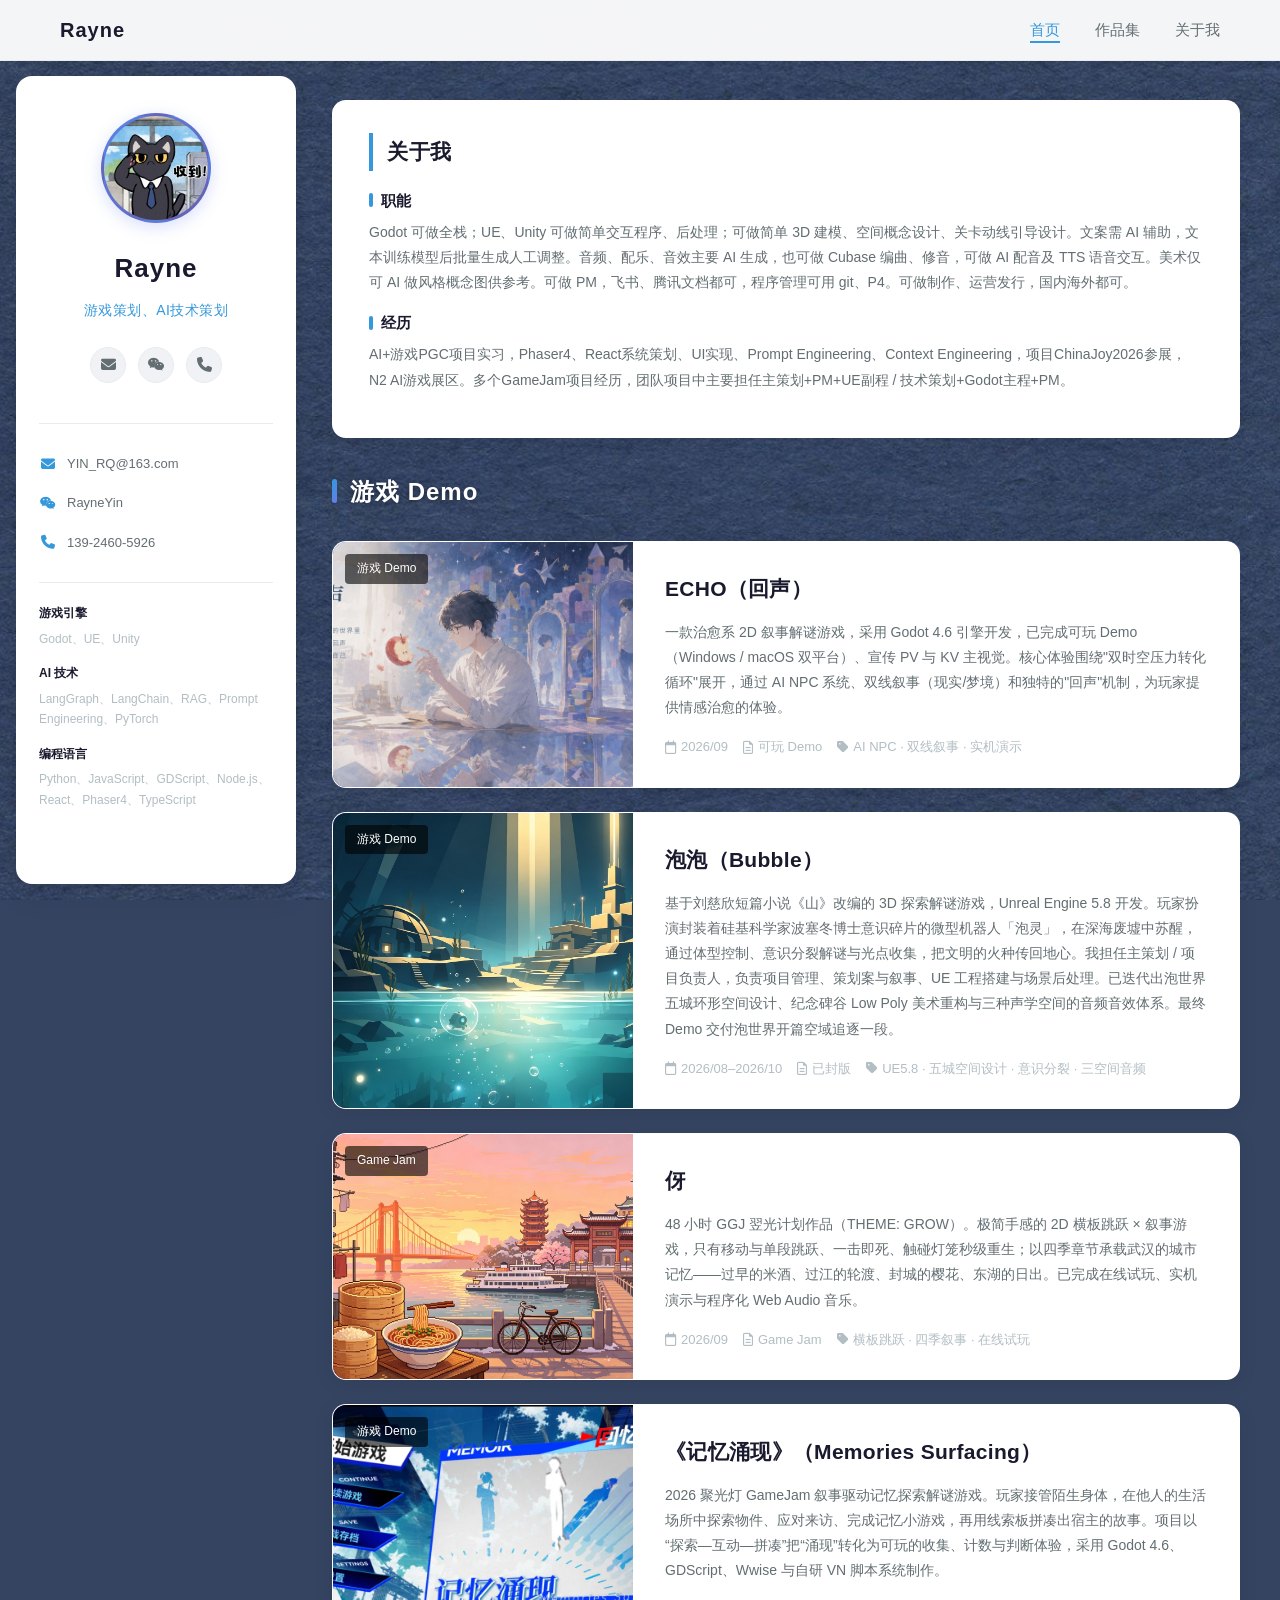
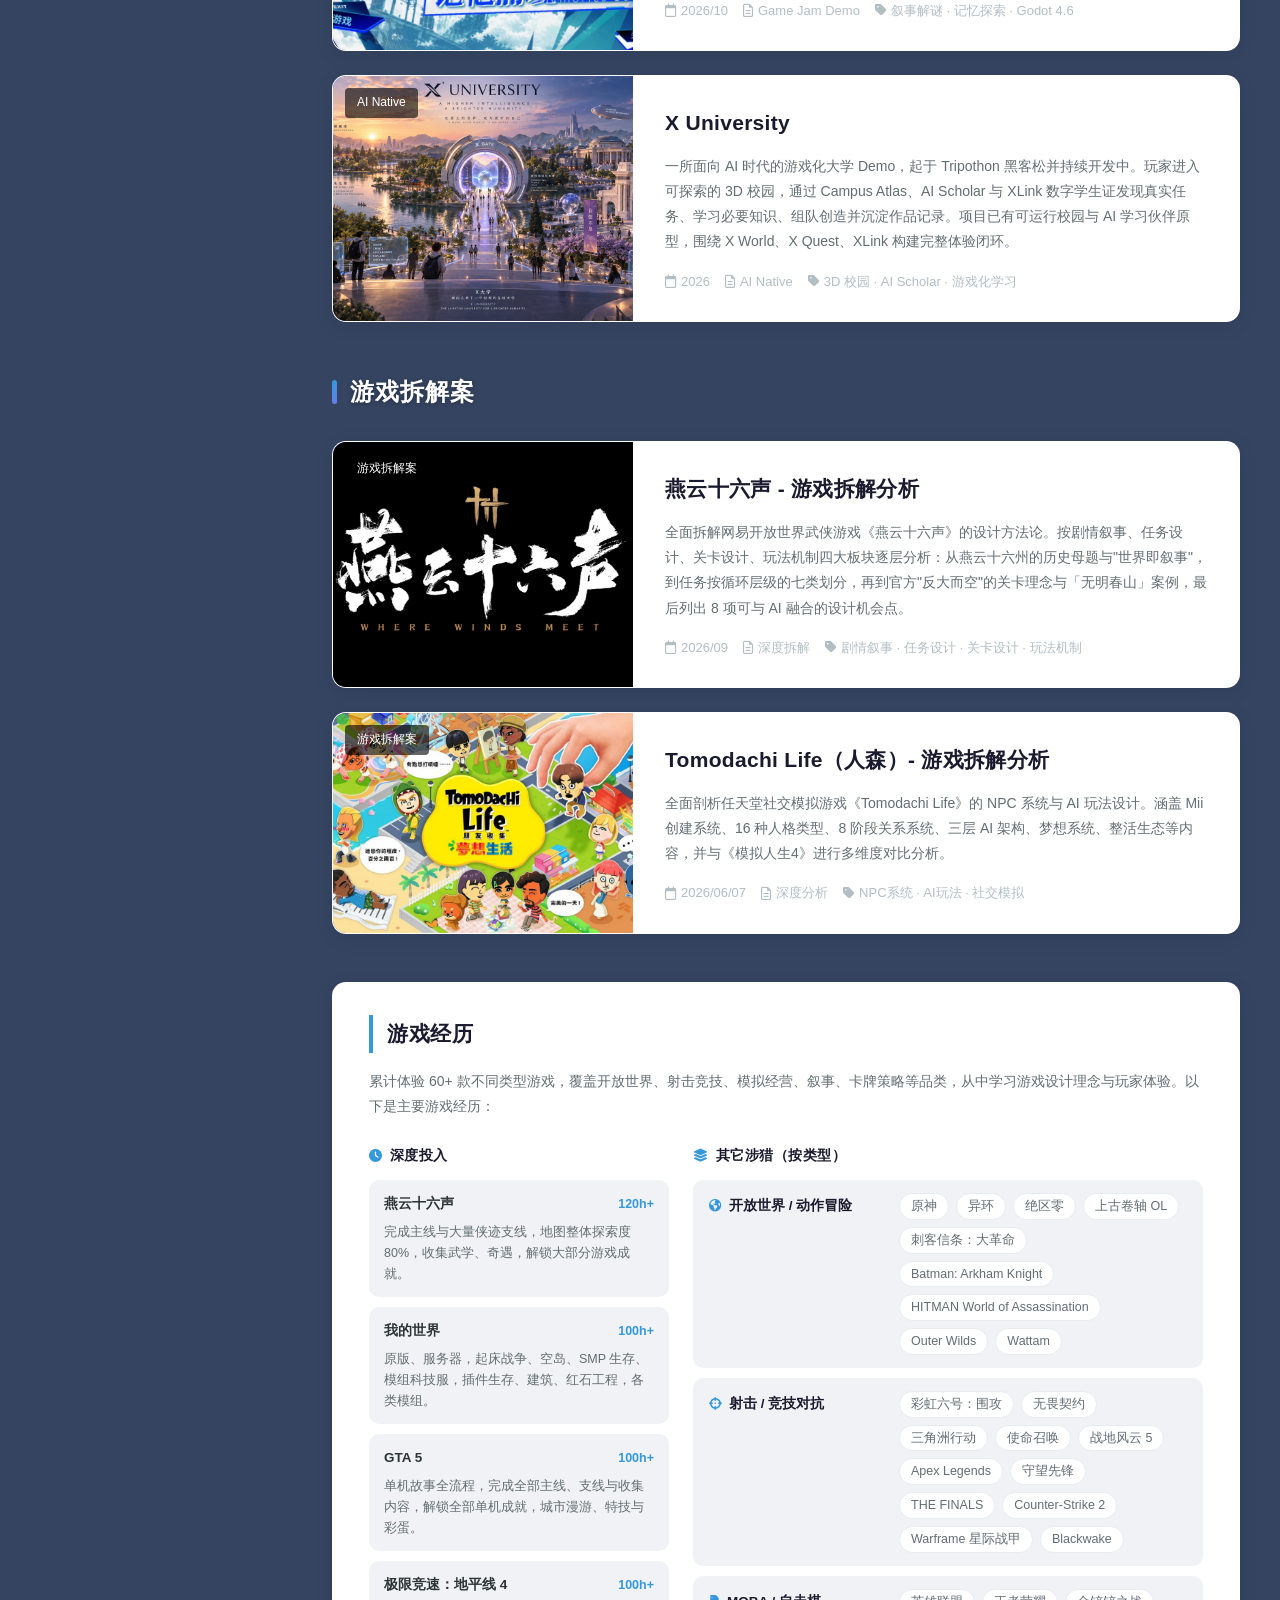
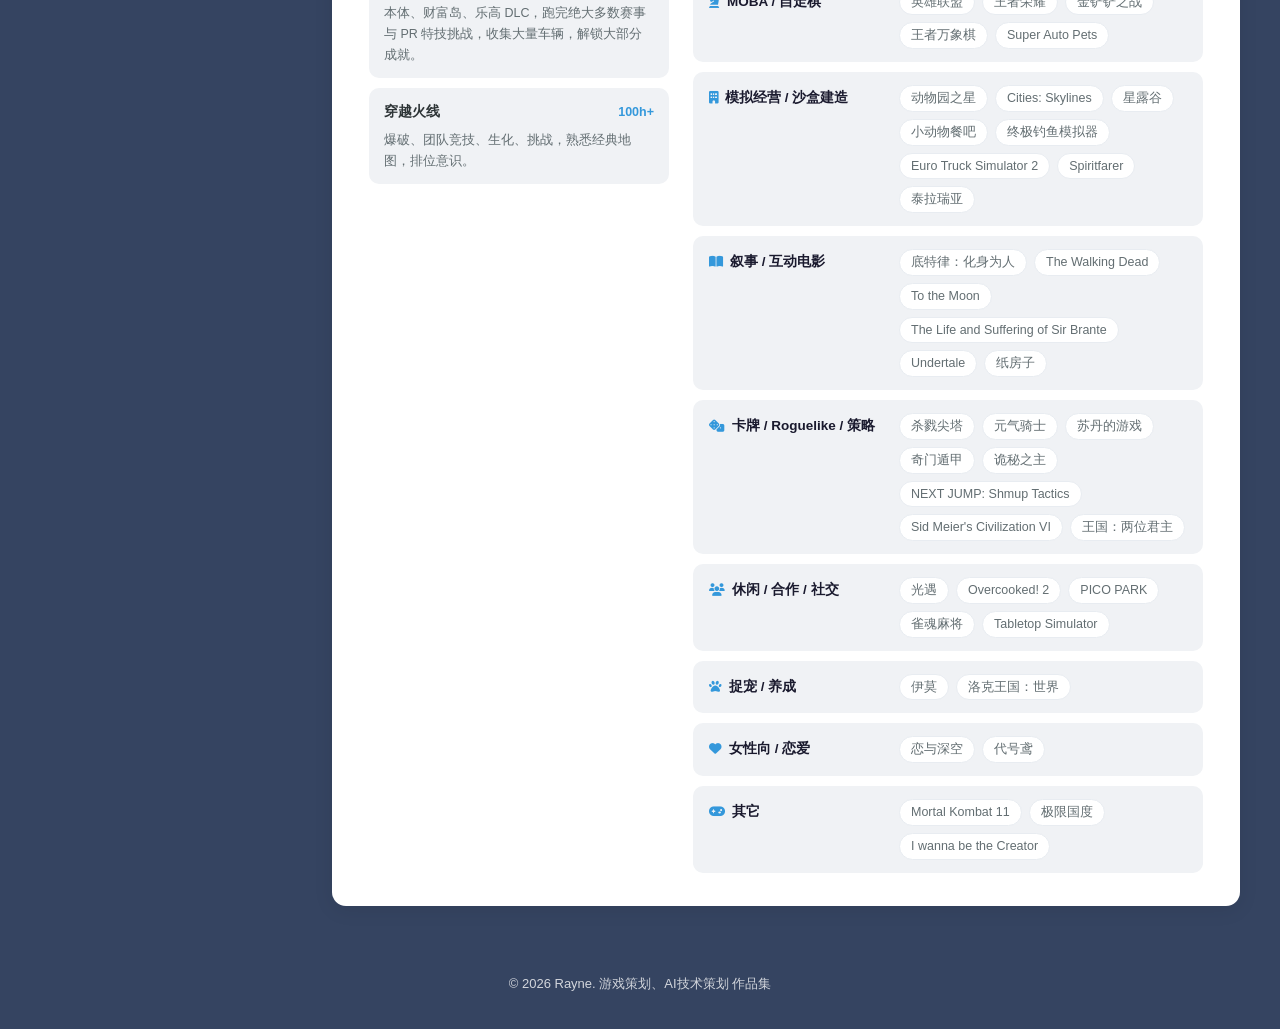
==== commit 5cfd2a96: "更新X University项目类型标签" ====
--- a/index.html
+++ b/index.html
@@ -205,16 +205,16 @@
                     <a href="portfolio-xuniversity.html" class="work-list-link">
                         <div class="work-list-cover">
                             <img src="img/xuniversity/cover.png" alt="X University AI 原生大学">
-                            <span class="work-category-tag">游戏 Demo</span>
+                            <span class="work-category-tag">AI Native</span>
                         </div>
                         <div class="work-list-body">
                             <h3 class="work-list-title">X University</h3>
                             <p class="work-list-desc">
-                                一所面向 AI 时代的游戏化大学 Demo。玩家进入可探索的 3D 校园，通过 Campus Atlas、AI Scholar 与 XLink 数字学生证发现真实任务、学习必要知识、组队创造并沉淀作品记录。项目已有可运行校园与 AI 学习伙伴原型，围绕 X World、X Quest、XLink 构建完整体验闭环。
+                                一所面向 AI 时代的游戏化大学 Demo，起于 Tripothon 黑客松并持续开发中。玩家进入可探索的 3D 校园，通过 Campus Atlas、AI Scholar 与 XLink 数字学生证发现真实任务、学习必要知识、组队创造并沉淀作品记录。项目已有可运行校园与 AI 学习伙伴原型，围绕 X World、X Quest、XLink 构建完整体验闭环。
                             </p>
                             <div class="work-list-meta">
                                 <span><i class="far fa-calendar"></i> 2026</span>
-                                <span><i class="far fa-file-alt"></i> 游戏 Demo</span>
+                                <span><i class="far fa-file-alt"></i> AI Native</span>
                                 <span><i class="fas fa-tag"></i> 3D 校园 · AI Scholar · 游戏化学习</span>
                             </div>
                         </div>
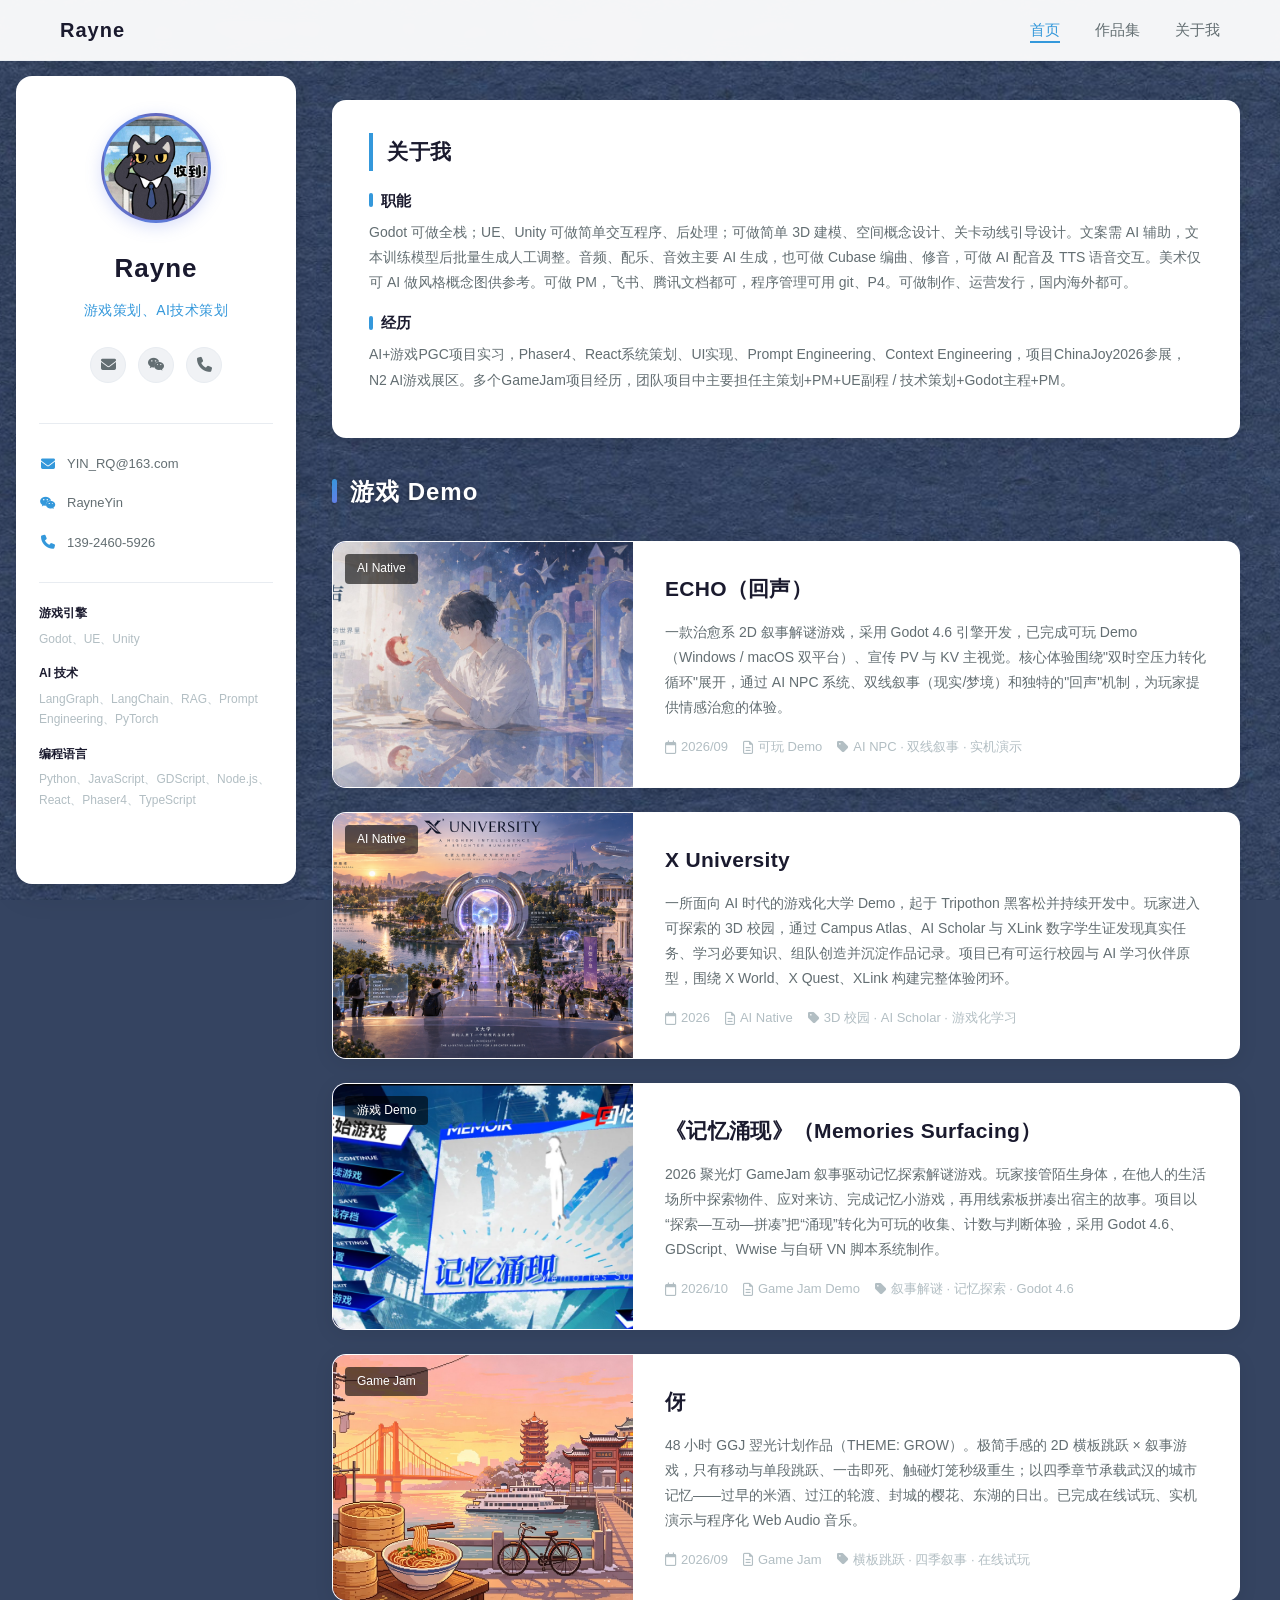
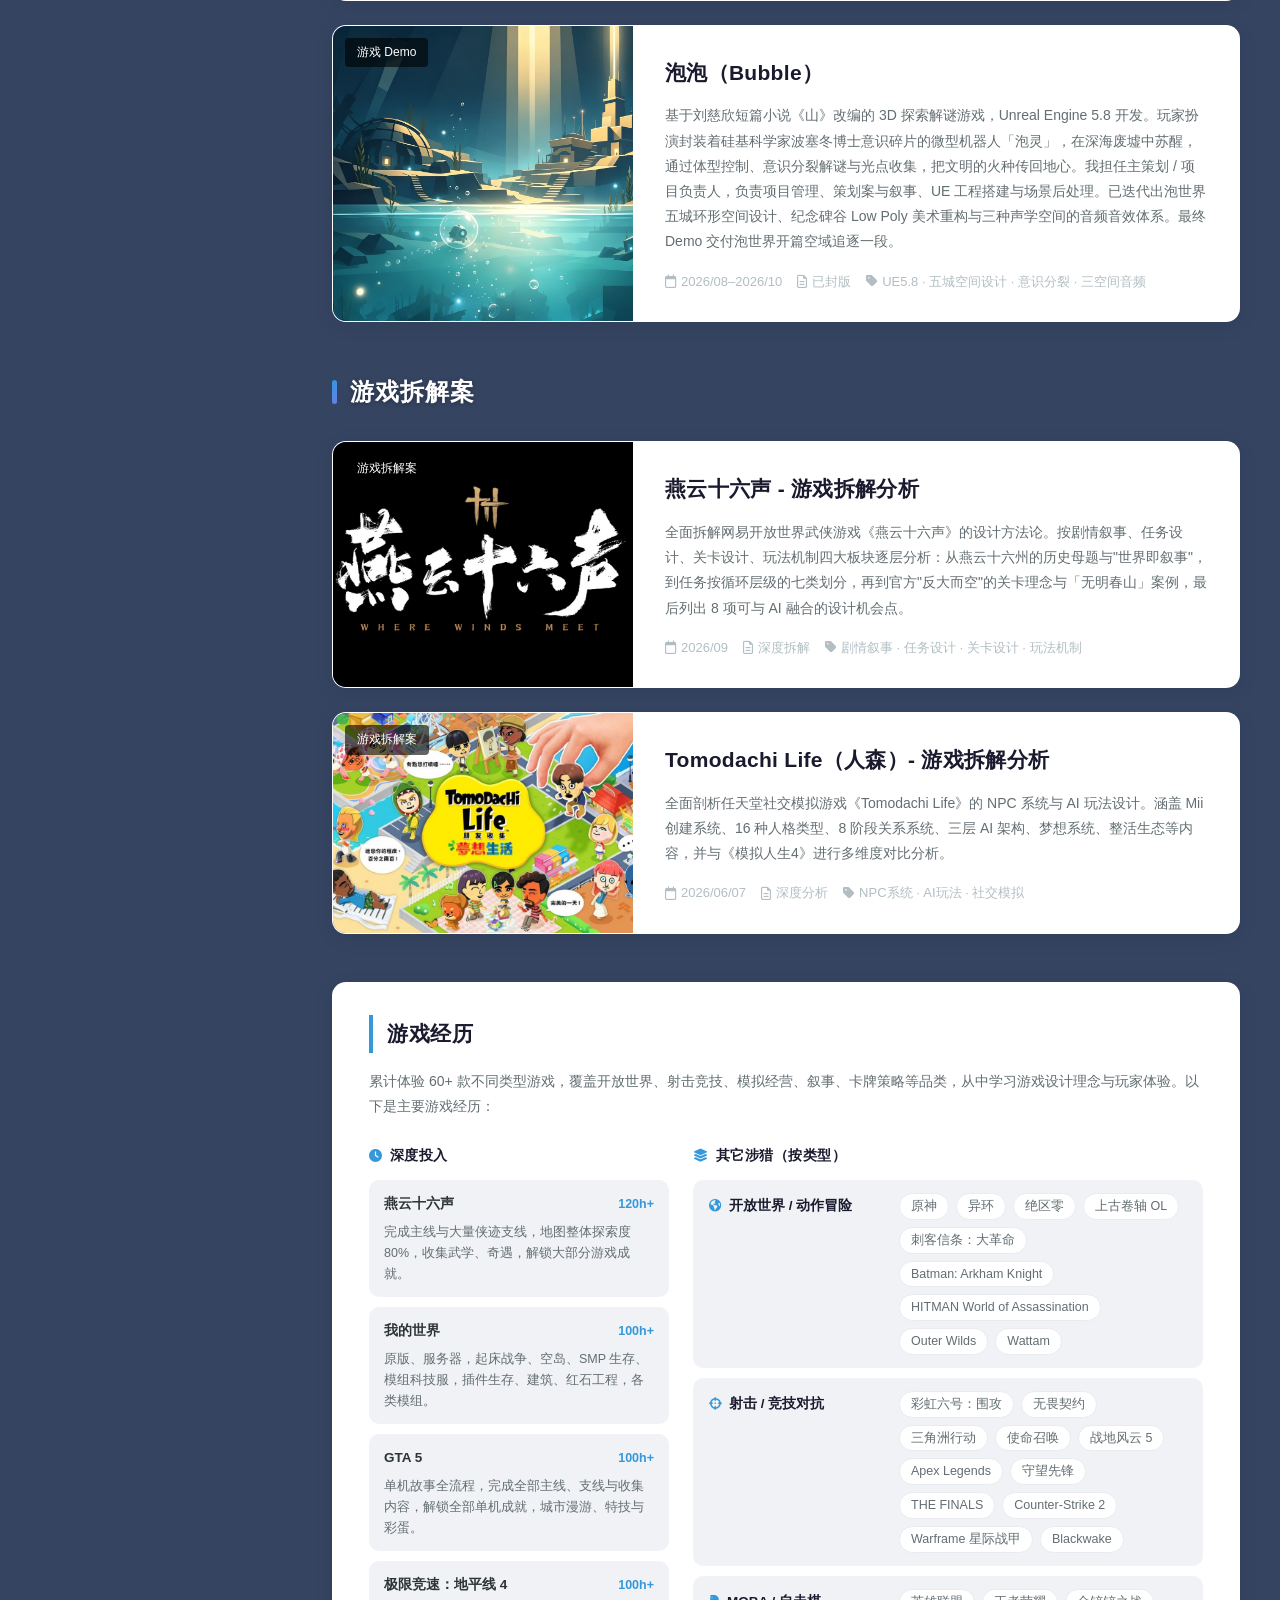
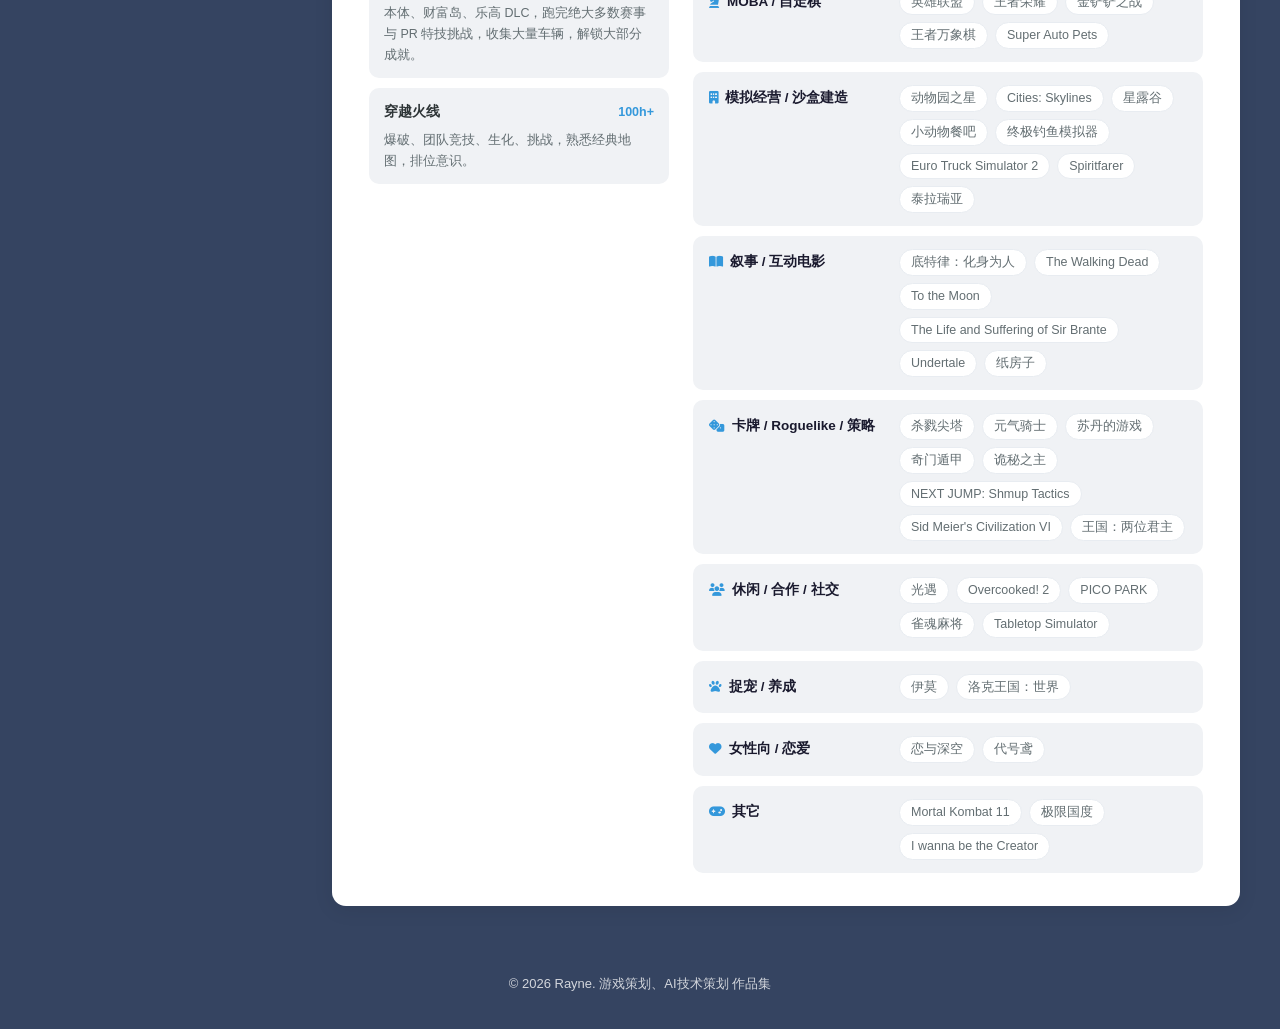
==== commit 4b04cc90: "调整游戏Demo标签与排序" ====
--- a/index.html
+++ b/index.html
@@ -121,7 +121,7 @@
                     <a href="portfolio-echo.html" class="work-list-link">
                         <div class="work-list-cover">
                             <img src="img/echo/kv-main.jpg" alt="ECHO 回声">
-                            <span class="work-category-tag">游戏 Demo</span>
+                            <span class="work-category-tag">AI Native</span>
                         </div>
                         <div class="work-list-body">
                             <h3 class="work-list-title">ECHO（回声）</h3>
@@ -137,6 +137,69 @@
                     </a>
                 </article>
 
+                <!-- 作品卡片：X University -->
+                <article class="work-list-card">
+                    <a href="portfolio-xuniversity.html" class="work-list-link">
+                        <div class="work-list-cover">
+                            <img src="img/xuniversity/cover.png" alt="X University AI 原生大学">
+                            <span class="work-category-tag">AI Native</span>
+                        </div>
+                        <div class="work-list-body">
+                            <h3 class="work-list-title">X University</h3>
+                            <p class="work-list-desc">
+                                一所面向 AI 时代的游戏化大学 Demo，起于 Tripothon 黑客松并持续开发中。玩家进入可探索的 3D 校园，通过 Campus Atlas、AI Scholar 与 XLink 数字学生证发现真实任务、学习必要知识、组队创造并沉淀作品记录。项目已有可运行校园与 AI 学习伙伴原型，围绕 X World、X Quest、XLink 构建完整体验闭环。
+                            </p>
+                            <div class="work-list-meta">
+                                <span><i class="far fa-calendar"></i> 2026</span>
+                                <span><i class="far fa-file-alt"></i> AI Native</span>
+                                <span><i class="fas fa-tag"></i> 3D 校园 · AI Scholar · 游戏化学习</span>
+                            </div>
+                        </div>
+                    </a>
+                </article>
+
+                <!-- 作品卡片：记忆涌现 -->
+                <article class="work-list-card">
+                    <a href="portfolio-memory.html" class="work-list-link">
+                        <div class="work-list-cover">
+                            <img src="img/memory/cover.webp" alt="《记忆涌现》 Memories Surfacing">
+                            <span class="work-category-tag">游戏 Demo</span>
+                        </div>
+                        <div class="work-list-body">
+                            <h3 class="work-list-title">《记忆涌现》（Memories Surfacing）</h3>
+                            <p class="work-list-desc">
+                                2026 聚光灯 GameJam 叙事驱动记忆探索解谜游戏。玩家接管陌生身体，在他人的生活场所中探索物件、应对来访、完成记忆小游戏，再用线索板拼凑出宿主的故事。项目以“探索—互动—拼凑”把“涌现”转化为可玩的收集、计数与判断体验，采用 Godot 4.6、GDScript、Wwise 与自研 VN 脚本系统制作。
+                            </p>
+                            <div class="work-list-meta">
+                                <span><i class="far fa-calendar"></i> 2026/10</span>
+                                <span><i class="far fa-file-alt"></i> Game Jam Demo</span>
+                                <span><i class="fas fa-tag"></i> 叙事解谜 · 记忆探索 · Godot 4.6</span>
+                            </div>
+                        </div>
+                    </a>
+                </article>
+
+                <!-- 作品卡片：伢 -->
+                <article class="work-list-card">
+                    <a href="portfolio-ggj.html" class="work-list-link">
+                        <div class="work-list-cover">
+                            <img src="img/ggj/title.jpg" alt="伢">
+                            <span class="work-category-tag">Game Jam</span>
+                        </div>
+                        <div class="work-list-body">
+                            <h3 class="work-list-title">伢</h3>
+                            <p class="work-list-desc">
+                                48 小时 GGJ 翌光计划作品（THEME: GROW）。极简手感的 2D 横板跳跃 × 叙事游戏，只有移动与单段跳跃、一击即死、触碰灯笼秒级重生；以四季章节承载武汉的城市记忆——过早的米酒、过江的轮渡、封城的樱花、东湖的日出。已完成在线试玩、实机演示与程序化 Web Audio 音乐。
+                            </p>
+                            <div class="work-list-meta">
+                                <span><i class="far fa-calendar"></i> 2026/09</span>
+                                <span><i class="far fa-file-alt"></i> Game Jam</span>
+                                <span><i class="fas fa-tag"></i> 横板跳跃 · 四季叙事 · 在线试玩</span>
+                            </div>
+                        </div>
+                    </a>
+                </article>
+
                 <!-- 作品卡片：泡泡 -->
                 <article class="work-list-card">
                     <a href="portfolio-bubble.html" class="work-list-link">
@@ -153,69 +216,6 @@
                                 <span><i class="far fa-calendar"></i> 2026/08–2026/10</span>
                                 <span><i class="far fa-file-alt"></i> 已封版</span>
                                 <span><i class="fas fa-tag"></i> UE5.8 · 五城空间设计 · 意识分裂 · 三空间音频</span>
-                            </div>
-                        </div>
-                    </a>
-                </article>
-
-                <!-- 作品卡片：伢 -->
-                <article class="work-list-card">
-                    <a href="portfolio-ggj.html" class="work-list-link">
-                        <div class="work-list-cover">
-                            <img src="img/ggj/title.jpg" alt="伢">
-                            <span class="work-category-tag">Game Jam</span>
-                        </div>
-                        <div class="work-list-body">
-                            <h3 class="work-list-title">伢</h3>
-                            <p class="work-list-desc">
-                                48 小时 GGJ 翌光计划作品（THEME: GROW）。极简手感的 2D 横板跳跃 × 叙事游戏，只有移动与单段跳跃、一击即死、触碰灯笼秒级重生；以四季章节承载武汉的城市记忆——过早的米酒、过江的轮渡、封城的樱花、东湖的日出。已完成在线试玩、实机演示与程序化 Web Audio 音乐。
-                            </p>
-                            <div class="work-list-meta">
-                                <span><i class="far fa-calendar"></i> 2026/09</span>
-                                <span><i class="far fa-file-alt"></i> Game Jam</span>
-                                <span><i class="fas fa-tag"></i> 横板跳跃 · 四季叙事 · 在线试玩</span>
-                            </div>
-                        </div>
-                    </a>
-                </article>
-
-                <!-- 作品卡片：记忆涌现 -->
-                <article class="work-list-card">
-                    <a href="portfolio-memory.html" class="work-list-link">
-                        <div class="work-list-cover">
-                            <img src="img/memory/cover.webp" alt="《记忆涌现》 Memories Surfacing">
-                            <span class="work-category-tag">游戏 Demo</span>
-                        </div>
-                        <div class="work-list-body">
-                            <h3 class="work-list-title">《记忆涌现》（Memories Surfacing）</h3>
-                            <p class="work-list-desc">
-                                2026 聚光灯 GameJam 叙事驱动记忆探索解谜游戏。玩家接管陌生身体，在他人的生活场所中探索物件、应对来访、完成记忆小游戏，再用线索板拼凑出宿主的故事。项目以“探索—互动—拼凑”把“涌现”转化为可玩的收集、计数与判断体验，采用 Godot 4.6、GDScript、Wwise 与自研 VN 脚本系统制作。
-                            </p>
-                            <div class="work-list-meta">
-                                <span><i class="far fa-calendar"></i> 2026/10</span>
-                                <span><i class="far fa-file-alt"></i> Game Jam Demo</span>
-                                <span><i class="fas fa-tag"></i> 叙事解谜 · 记忆探索 · Godot 4.6</span>
-                            </div>
-                        </div>
-                    </a>
-                </article>
-
-                <!-- 作品卡片：X University -->
-                <article class="work-list-card">
-                    <a href="portfolio-xuniversity.html" class="work-list-link">
-                        <div class="work-list-cover">
-                            <img src="img/xuniversity/cover.png" alt="X University AI 原生大学">
-                            <span class="work-category-tag">AI Native</span>
-                        </div>
-                        <div class="work-list-body">
-                            <h3 class="work-list-title">X University</h3>
-                            <p class="work-list-desc">
-                                一所面向 AI 时代的游戏化大学 Demo，起于 Tripothon 黑客松并持续开发中。玩家进入可探索的 3D 校园，通过 Campus Atlas、AI Scholar 与 XLink 数字学生证发现真实任务、学习必要知识、组队创造并沉淀作品记录。项目已有可运行校园与 AI 学习伙伴原型，围绕 X World、X Quest、XLink 构建完整体验闭环。
-                            </p>
-                            <div class="work-list-meta">
-                                <span><i class="far fa-calendar"></i> 2026</span>
-                                <span><i class="far fa-file-alt"></i> AI Native</span>
-                                <span><i class="fas fa-tag"></i> 3D 校园 · AI Scholar · 游戏化学习</span>
                             </div>
                         </div>
                     </a>
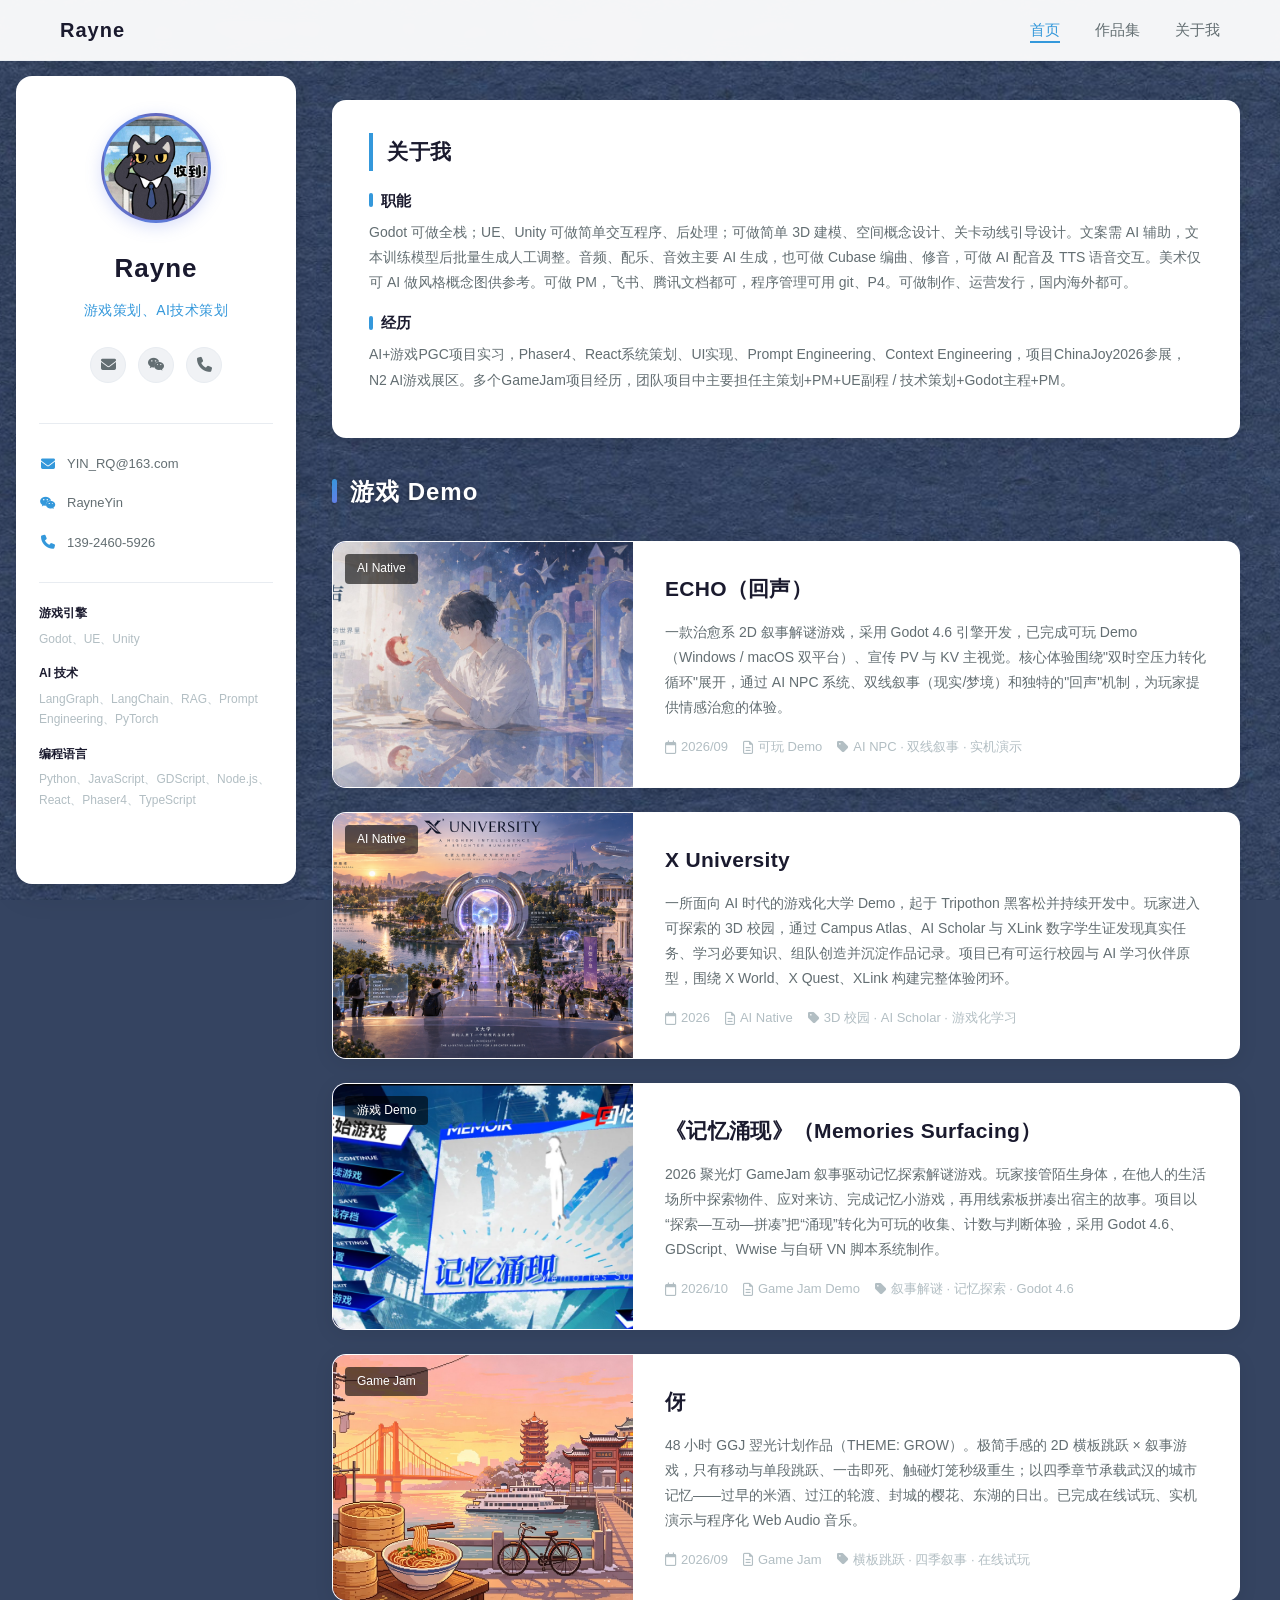
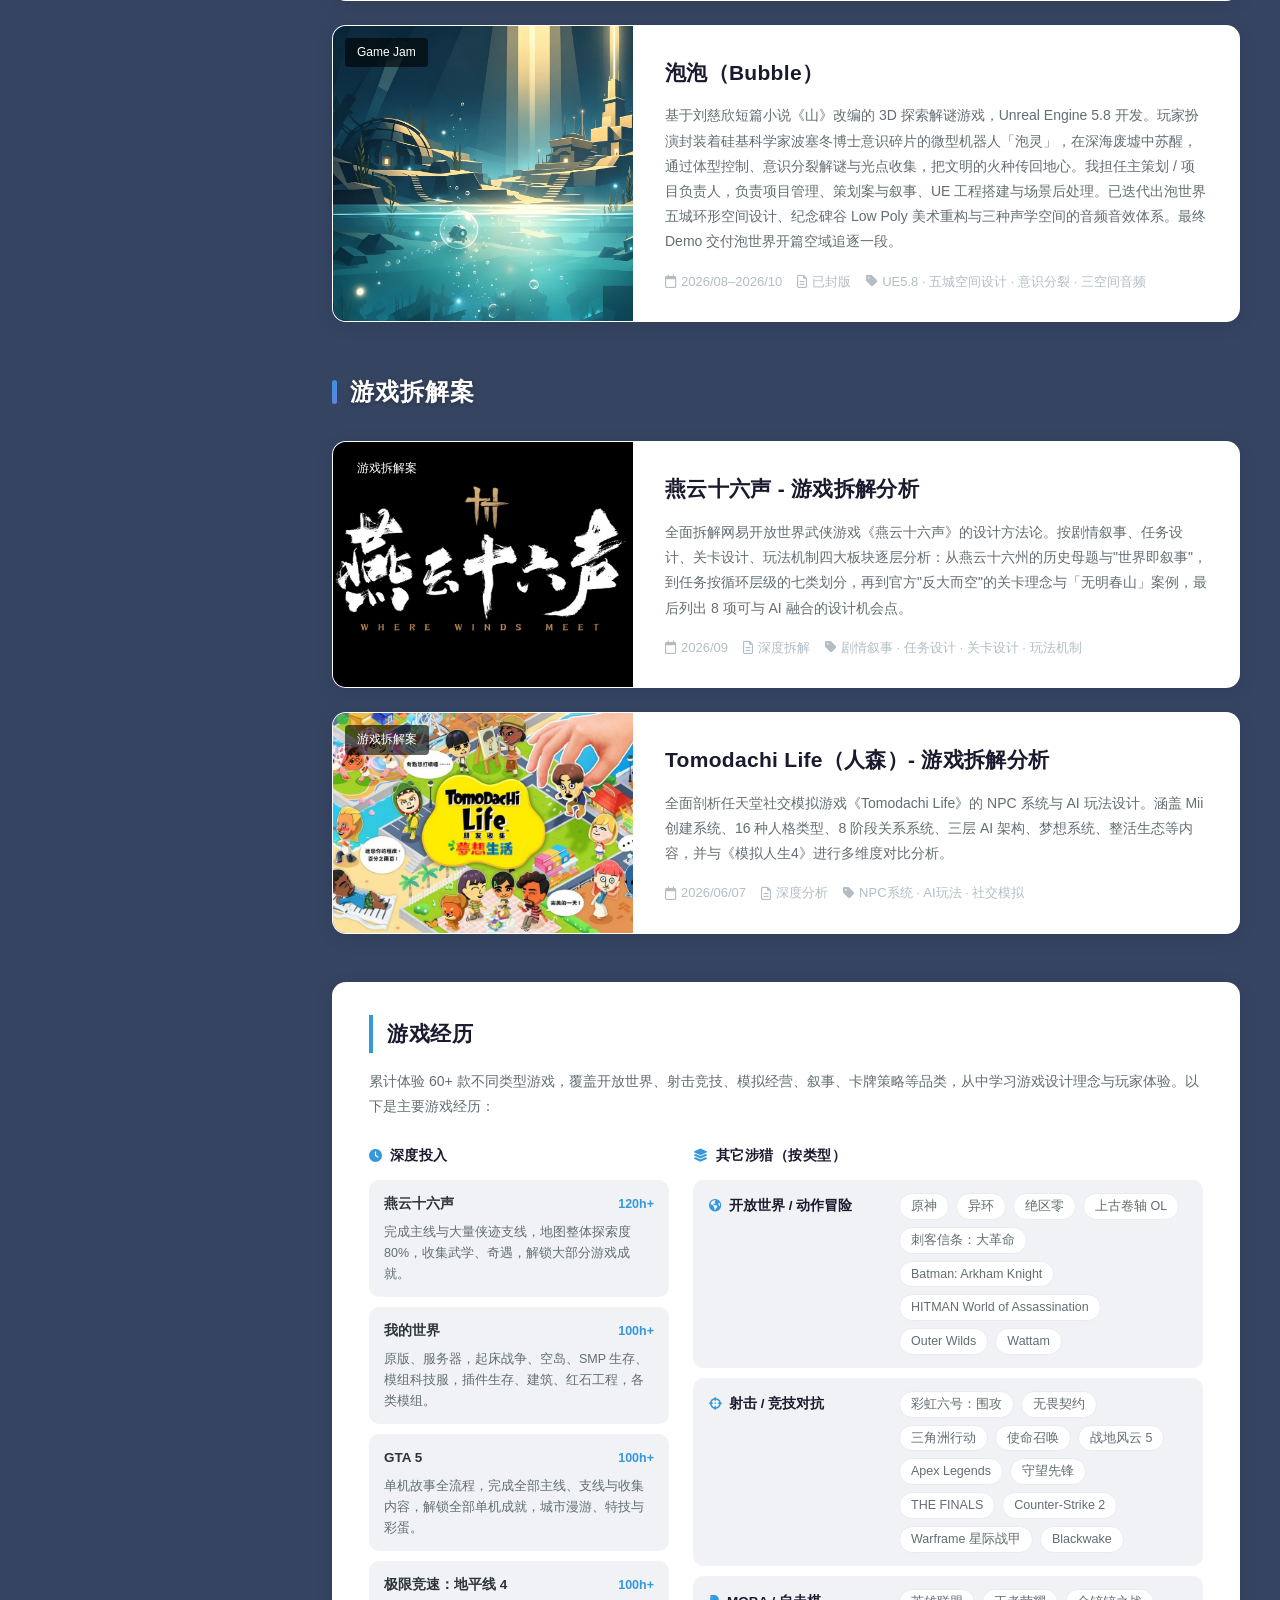
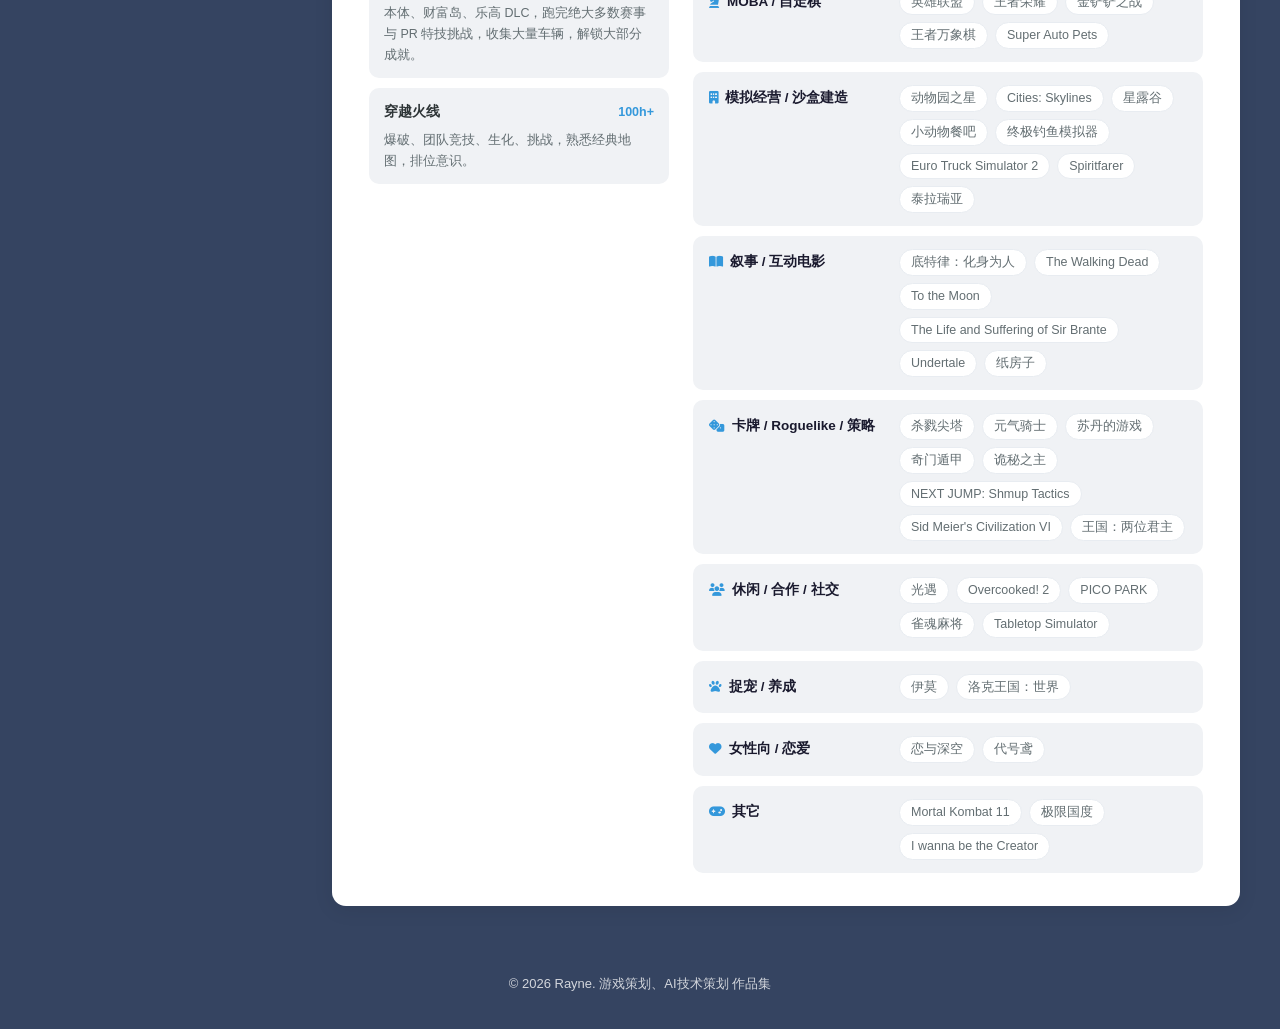
==== commit 61a82eae: "更新泡泡项目标签" ====
--- a/index.html
+++ b/index.html
@@ -205,7 +205,7 @@
                     <a href="portfolio-bubble.html" class="work-list-link">
                         <div class="work-list-cover">
                             <img src="img/bubble/kv-main.jpg" alt="泡泡 Bubble">
-                            <span class="work-category-tag">游戏 Demo</span>
+                            <span class="work-category-tag">Game Jam</span>
                         </div>
                         <div class="work-list-body">
                             <h3 class="work-list-title">泡泡（Bubble）</h3>
--- a/style.css
+++ b/style.css
@@ -1262,6 +1262,19 @@
     margin: 18px 0 30px;
 }
 
+/* X University：产品原型与现场图采用 2×2 展示，避免最后一张现场图单独换行 */
+.xuniversity-shot-grid {
+    display: grid;
+    grid-template-columns: repeat(2, minmax(0, 1fr));
+    gap: 24px;
+    margin: 18px 0 30px;
+    align-items: start;
+}
+
+.xuniversity-shot-grid .echo-figure {
+    margin: 0;
+}
+
 .echo-kv-grid {
     display: grid;
     grid-template-columns: repeat(4, 1fr);
@@ -1276,11 +1289,13 @@
 @media (max-width: 900px) {
     .echo-video-grid { grid-template-columns: 1fr; }
     .echo-shot-grid { grid-template-columns: repeat(2, 1fr); }
+    .xuniversity-shot-grid { gap: 18px; }
     .echo-kv-grid { grid-template-columns: repeat(2, 1fr); }
 }
 
 @media (max-width: 480px) {
     .echo-shot-grid { grid-template-columns: 1fr; }
+    .xuniversity-shot-grid { grid-template-columns: 1fr; }
     .echo-kv-grid { grid-template-columns: 1fr; }
 }
 
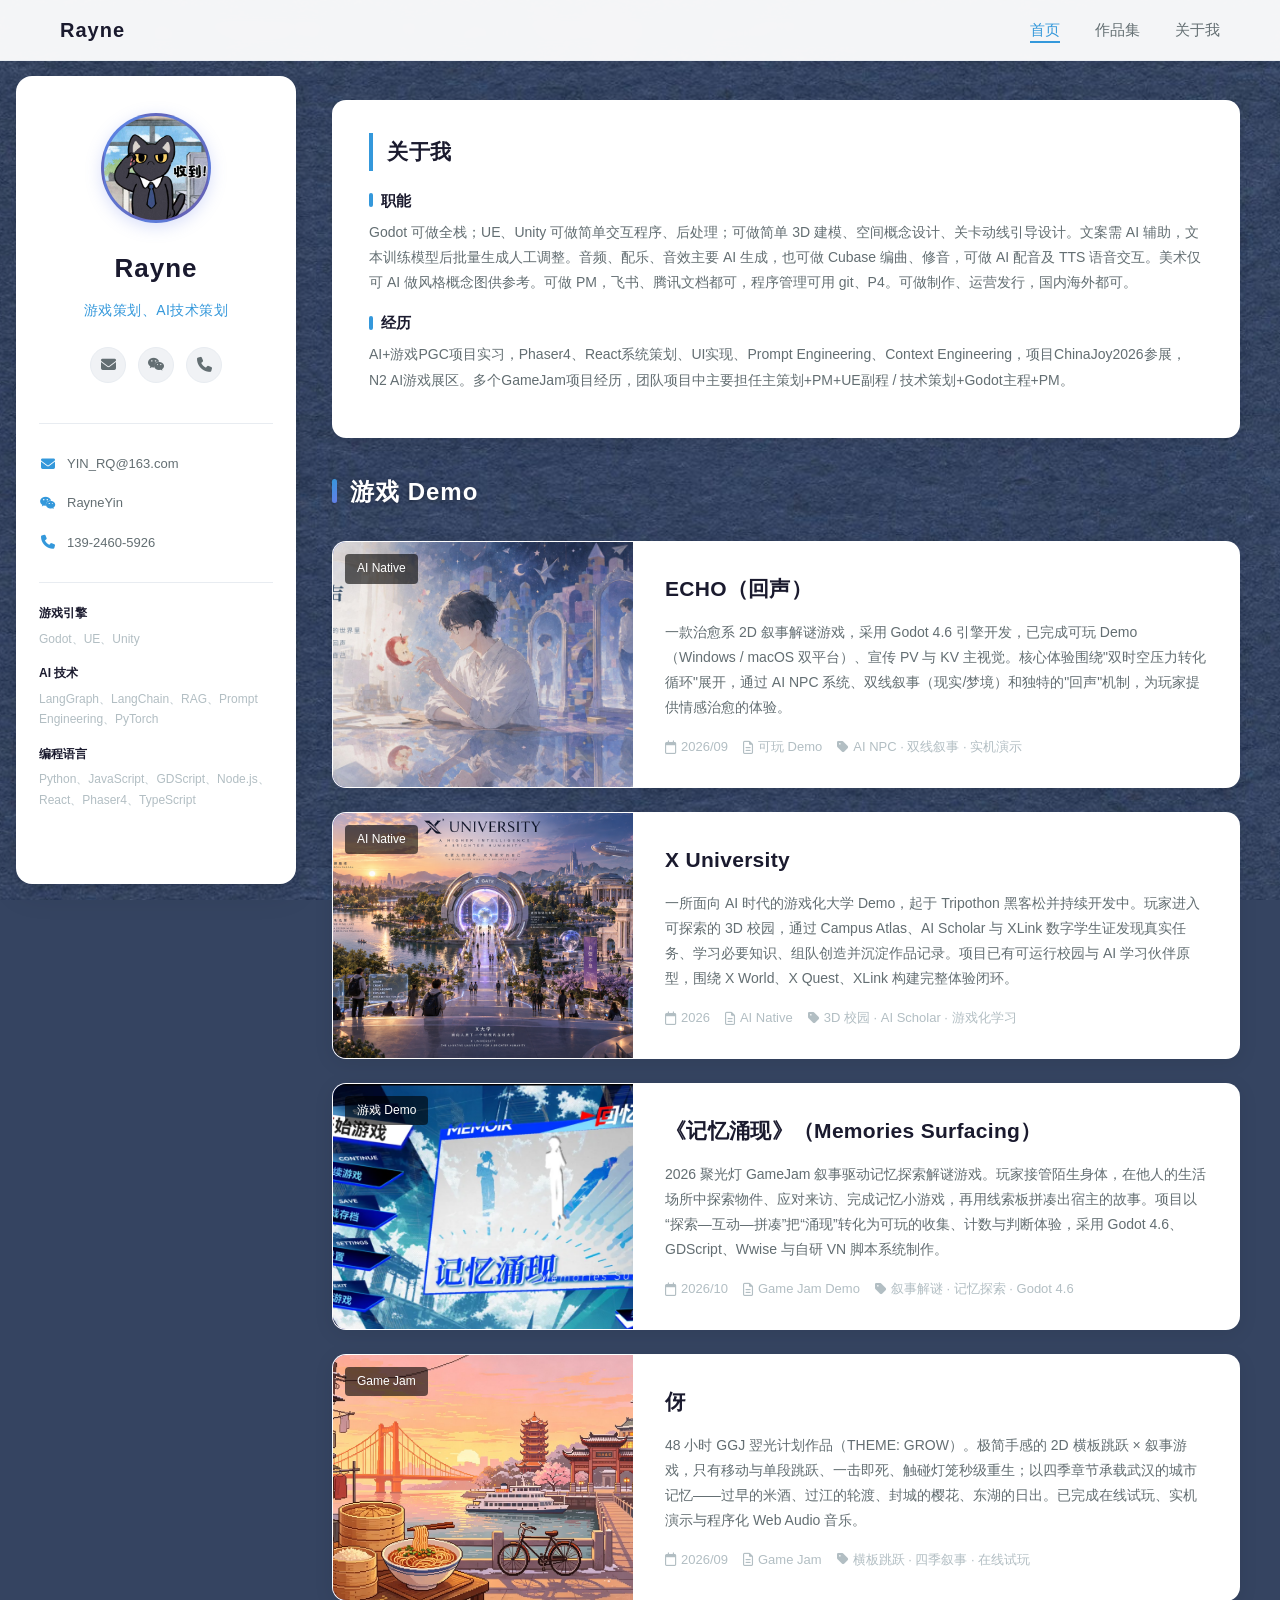
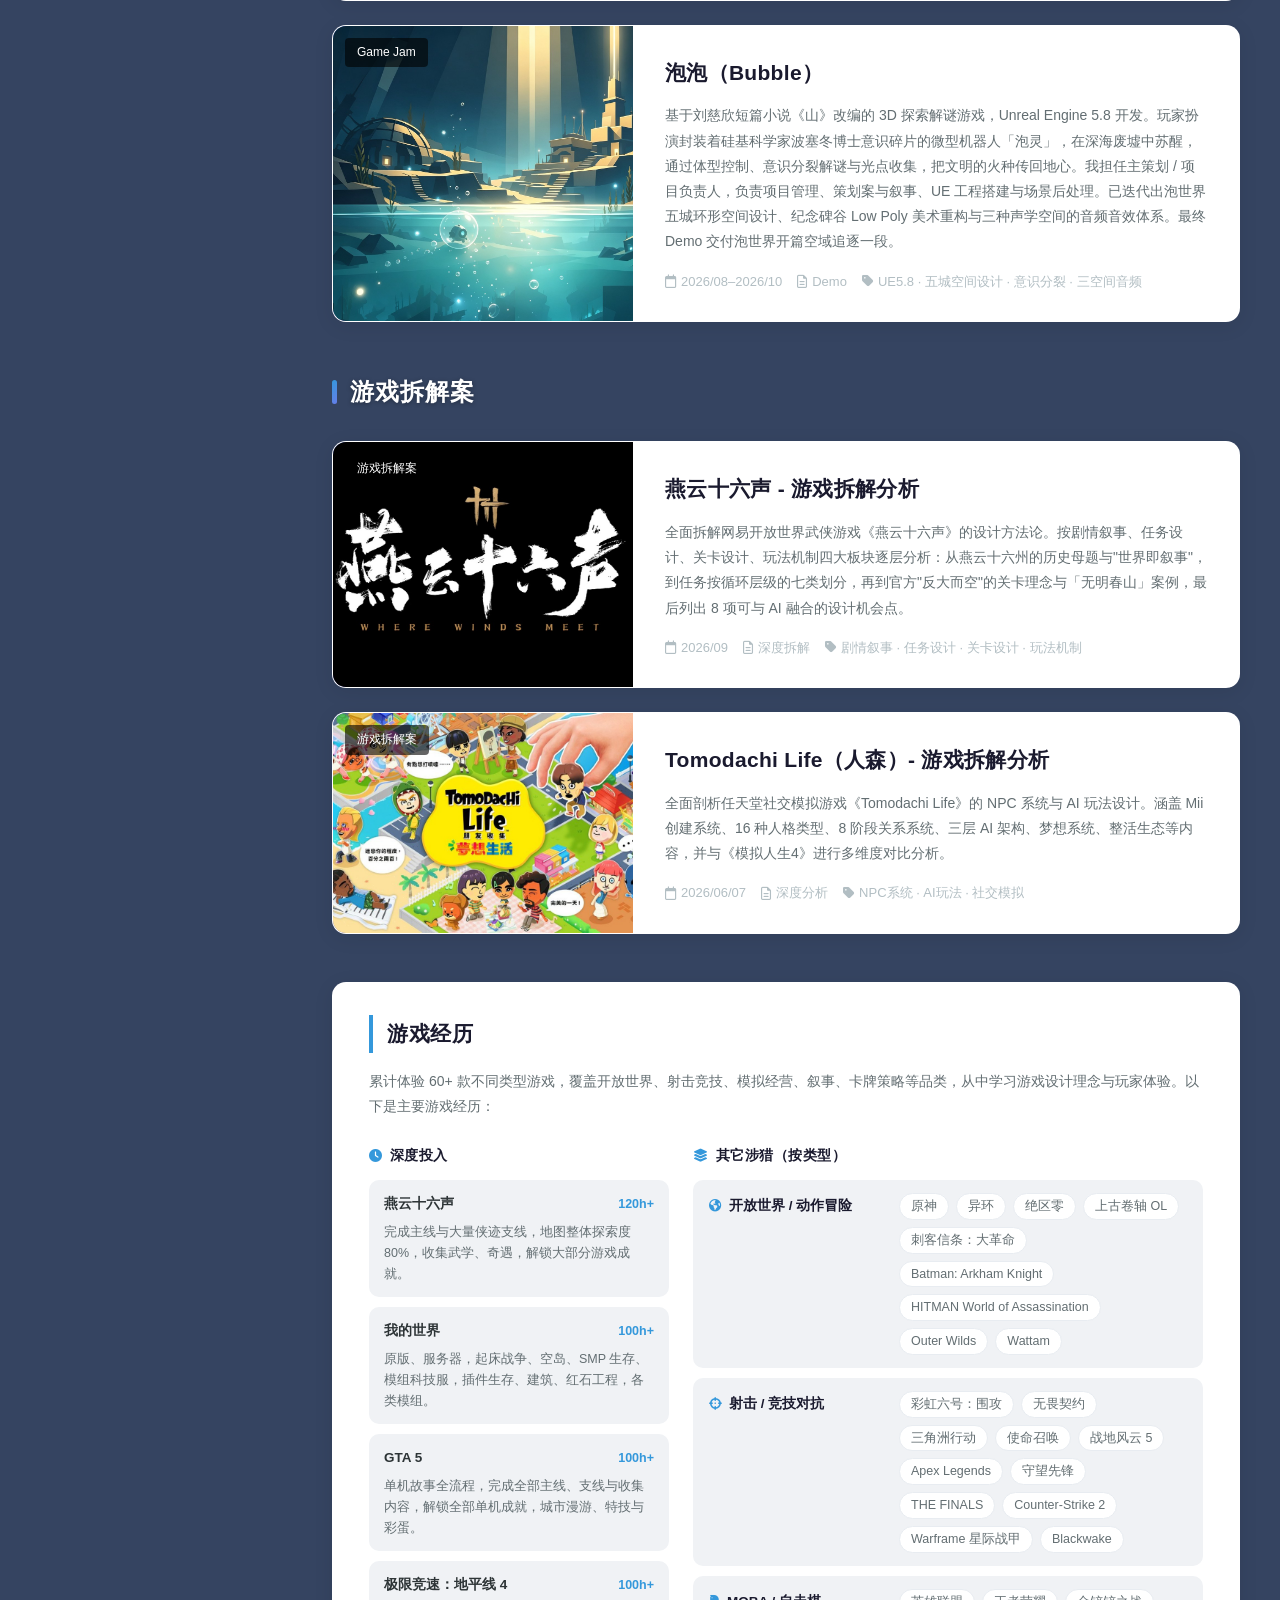
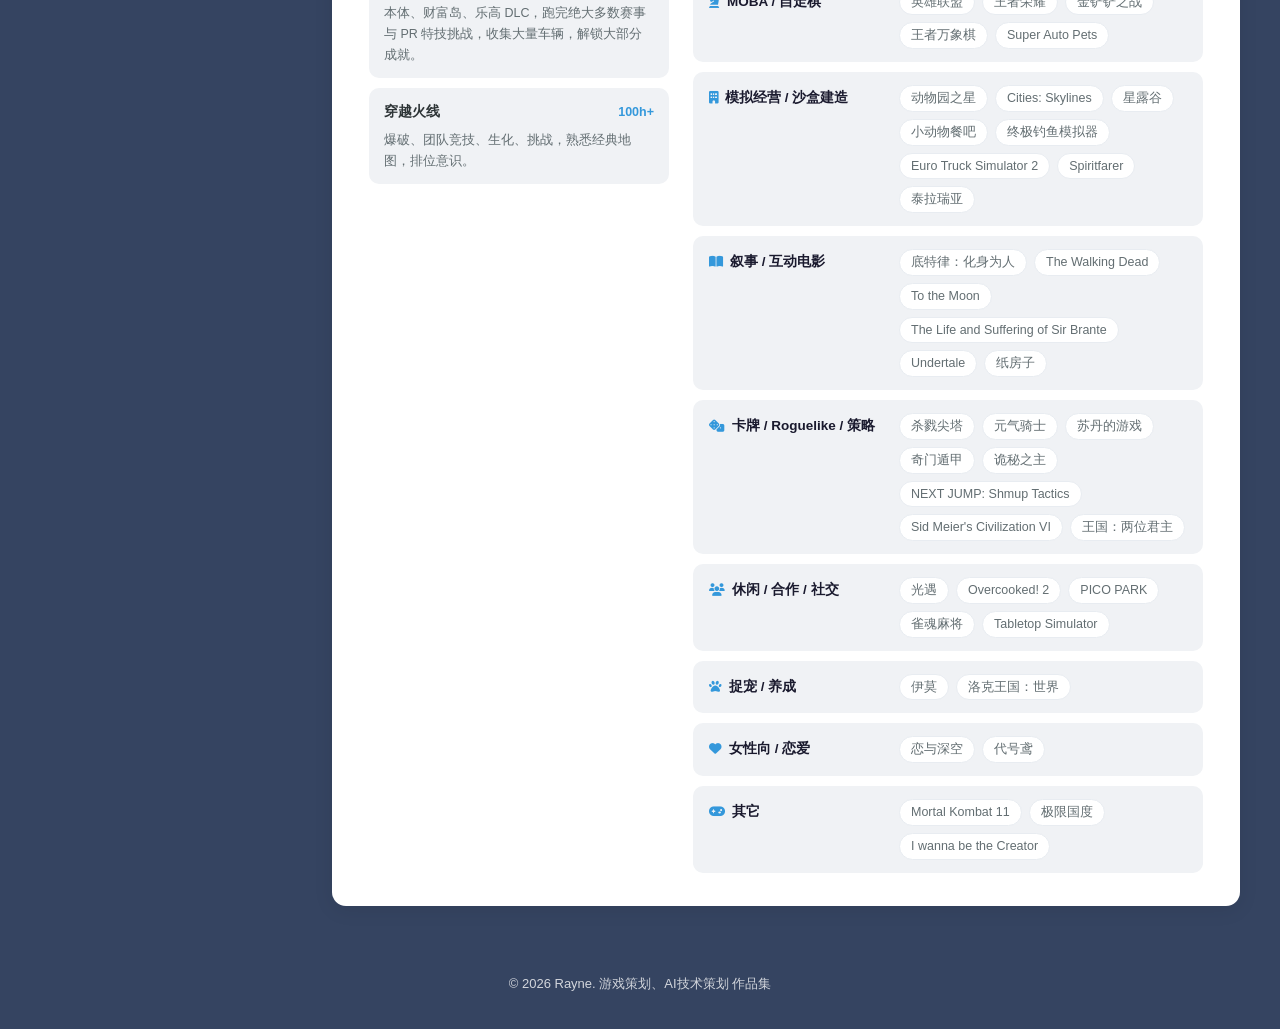
==== commit 91b65596: "更新泡泡Demo状态" ====
--- a/index.html
+++ b/index.html
@@ -214,7 +214,7 @@
                             </p>
                             <div class="work-list-meta">
                                 <span><i class="far fa-calendar"></i> 2026/08–2026/10</span>
-                                <span><i class="far fa-file-alt"></i> 已封版</span>
+                                <span><i class="far fa-file-alt"></i> Demo</span>
                                 <span><i class="fas fa-tag"></i> UE5.8 · 五城空间设计 · 意识分裂 · 三空间音频</span>
                             </div>
                         </div>
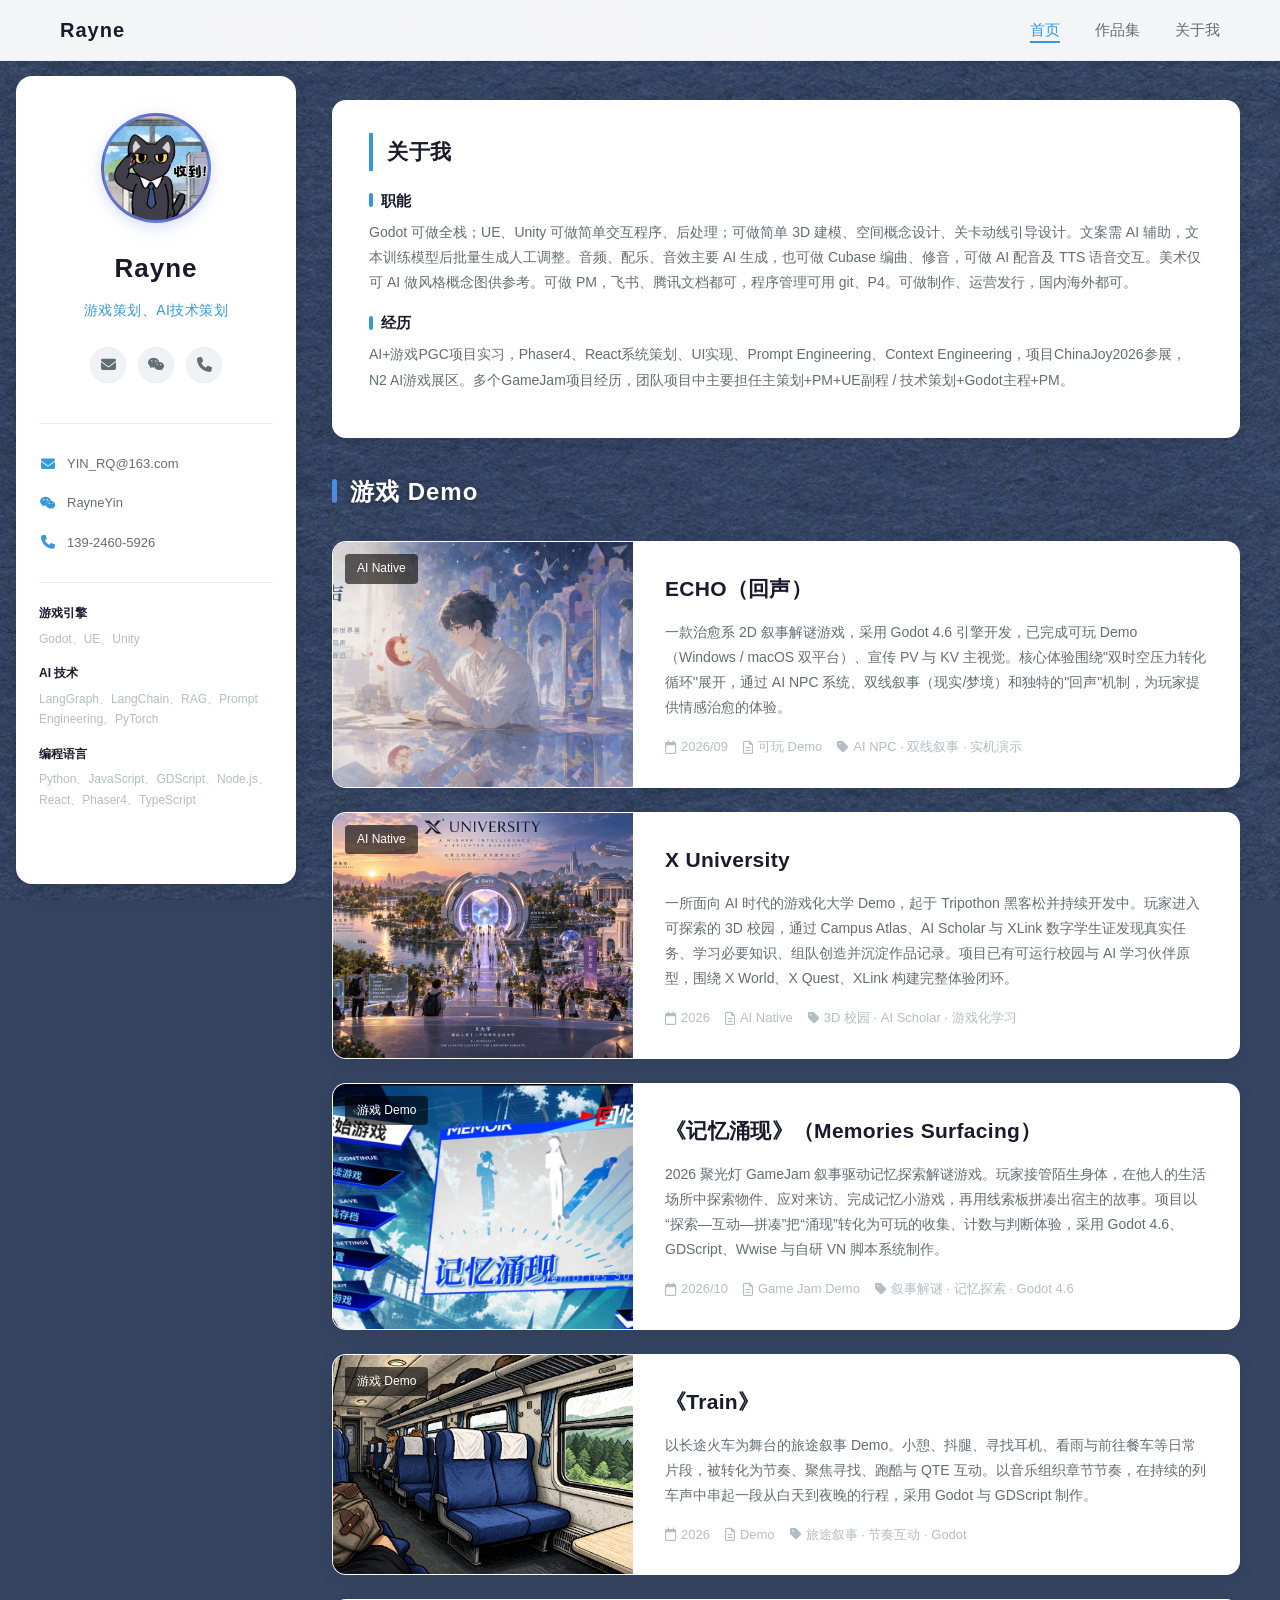
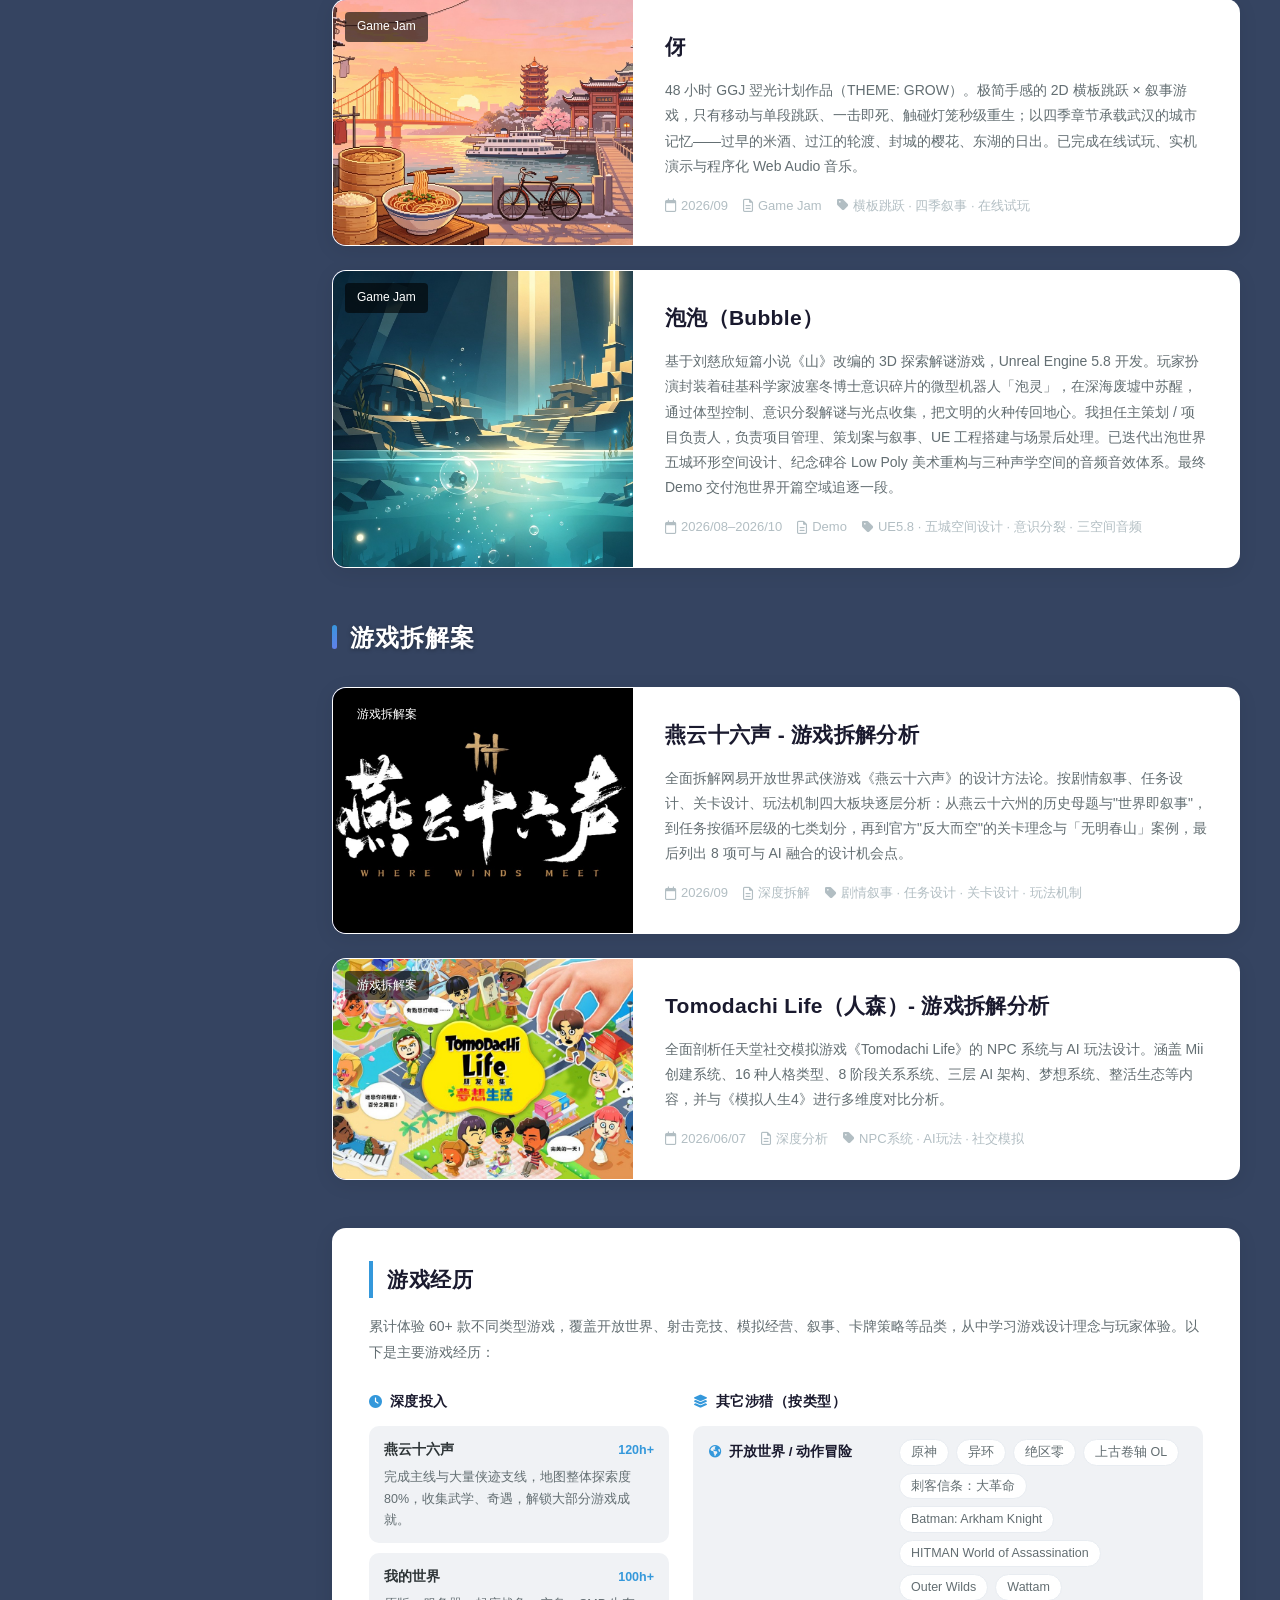
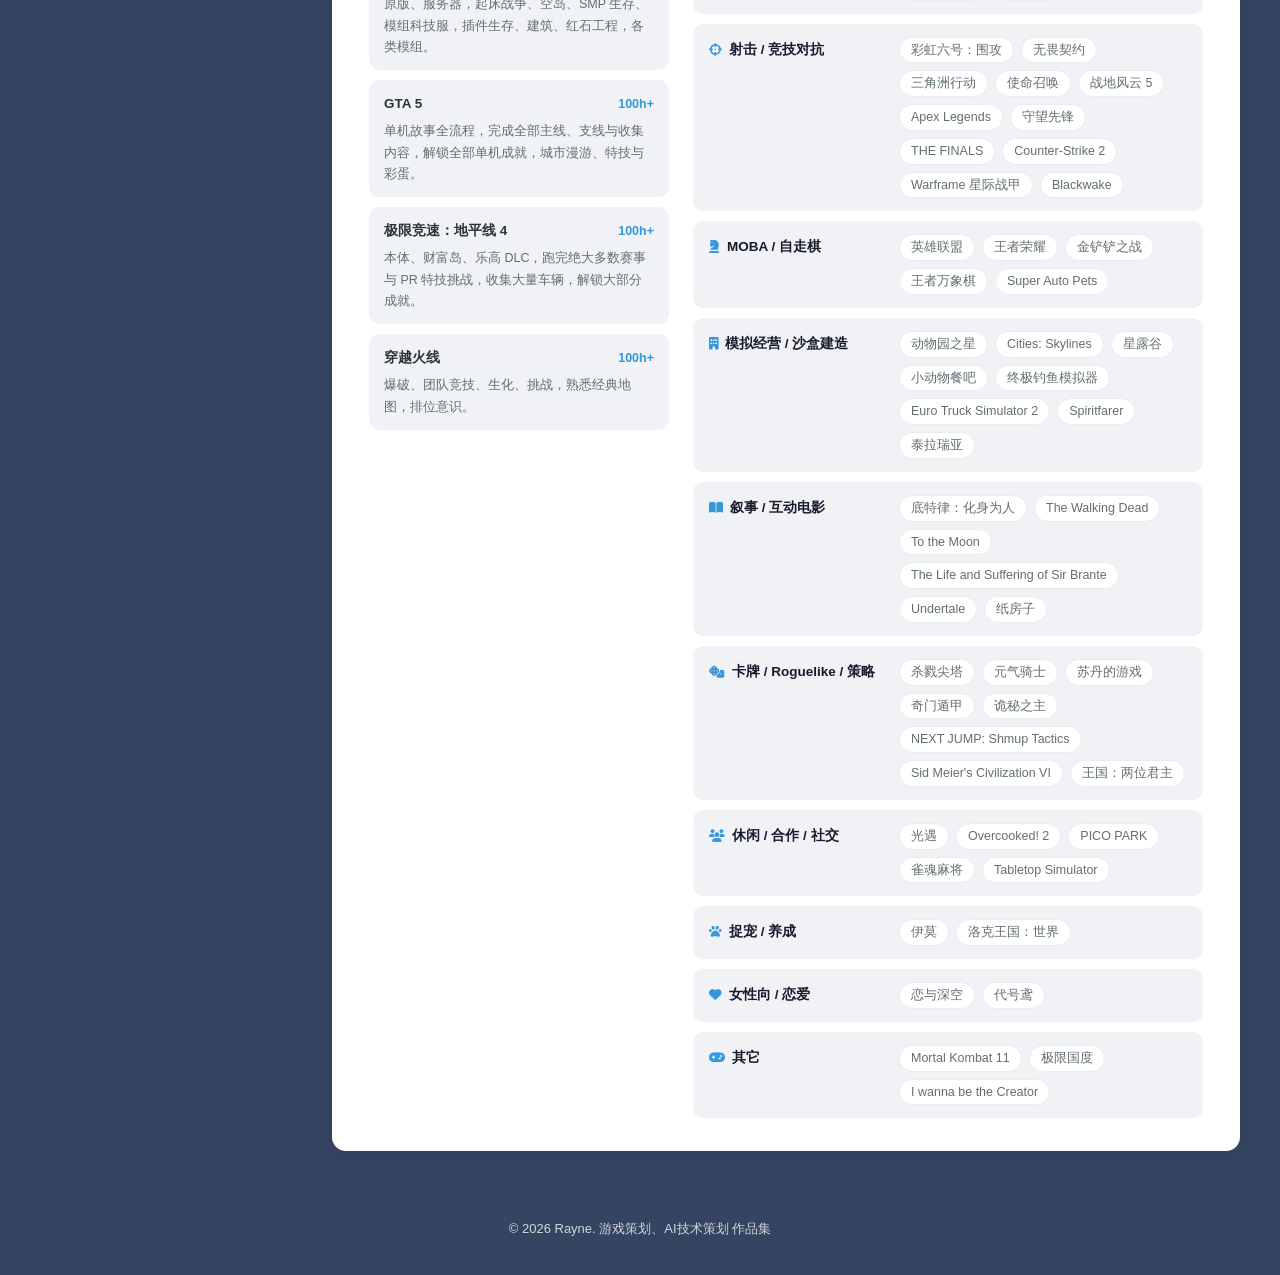
==== commit de002a2f: "新增Train游戏Demo及实机展示" ====
--- a/index.html
+++ b/index.html
@@ -174,6 +174,27 @@
                                 <span><i class="far fa-calendar"></i> 2026/10</span>
                                 <span><i class="far fa-file-alt"></i> Game Jam Demo</span>
                                 <span><i class="fas fa-tag"></i> 叙事解谜 · 记忆探索 · Godot 4.6</span>
+                            </div>
+                        </div>
+                    </a>
+                </article>
+
+                <!-- 作品卡片：Train -->
+                <article class="work-list-card">
+                    <a href="portfolio-train.html" class="work-list-link">
+                        <div class="work-list-cover">
+                            <img src="img/train/cover.webp" alt="《Train》火车旅途">
+                            <span class="work-category-tag">游戏 Demo</span>
+                        </div>
+                        <div class="work-list-body">
+                            <h3 class="work-list-title">《Train》</h3>
+                            <p class="work-list-desc">
+                                以长途火车为舞台的旅途叙事 Demo。小憩、抖腿、寻找耳机、看雨与前往餐车等日常片段，被转化为节奏、聚焦寻找、跑酷与 QTE 互动。以音乐组织章节节奏，在持续的列车声中串起一段从白天到夜晚的行程，采用 Godot 与 GDScript 制作。
+                            </p>
+                            <div class="work-list-meta">
+                                <span><i class="far fa-calendar"></i> 2026</span>
+                                <span><i class="far fa-file-alt"></i> Demo</span>
+                                <span><i class="fas fa-tag"></i> 旅途叙事 · 节奏互动 · Godot</span>
                             </div>
                         </div>
                     </a>
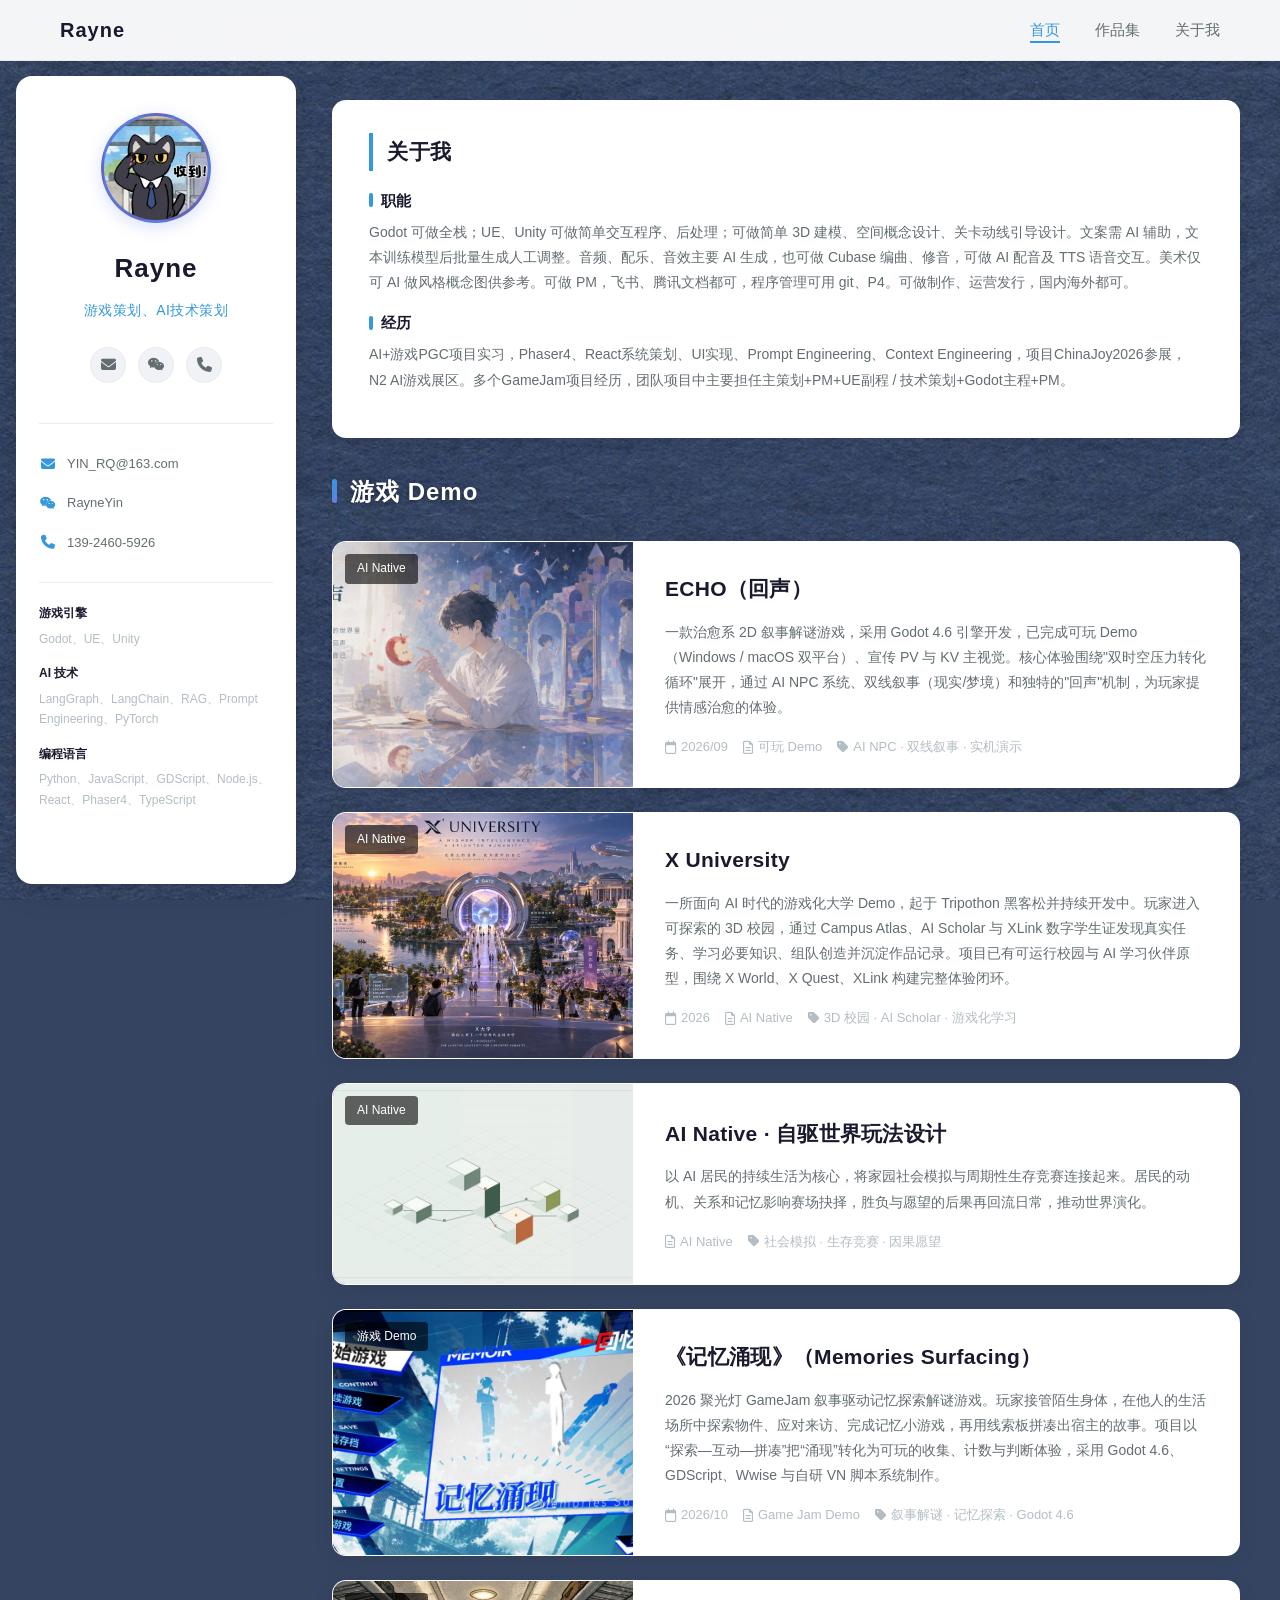
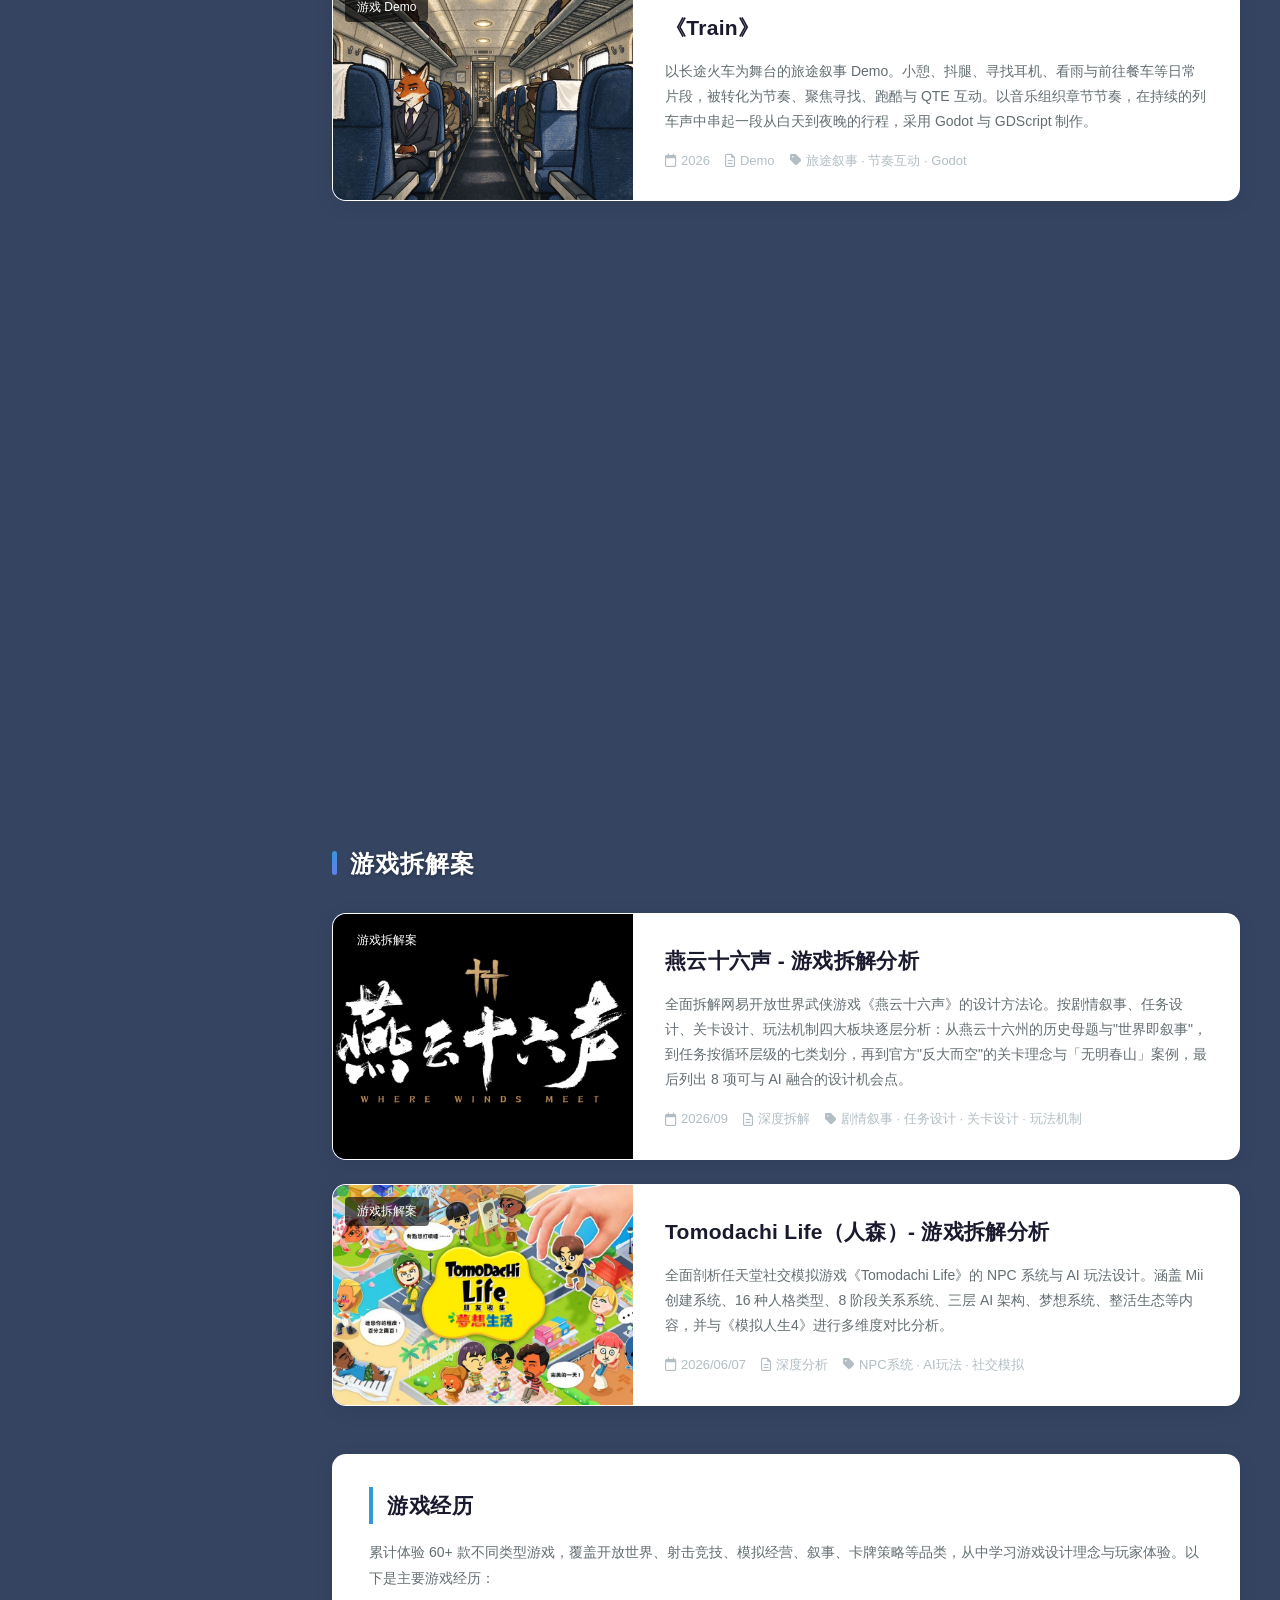
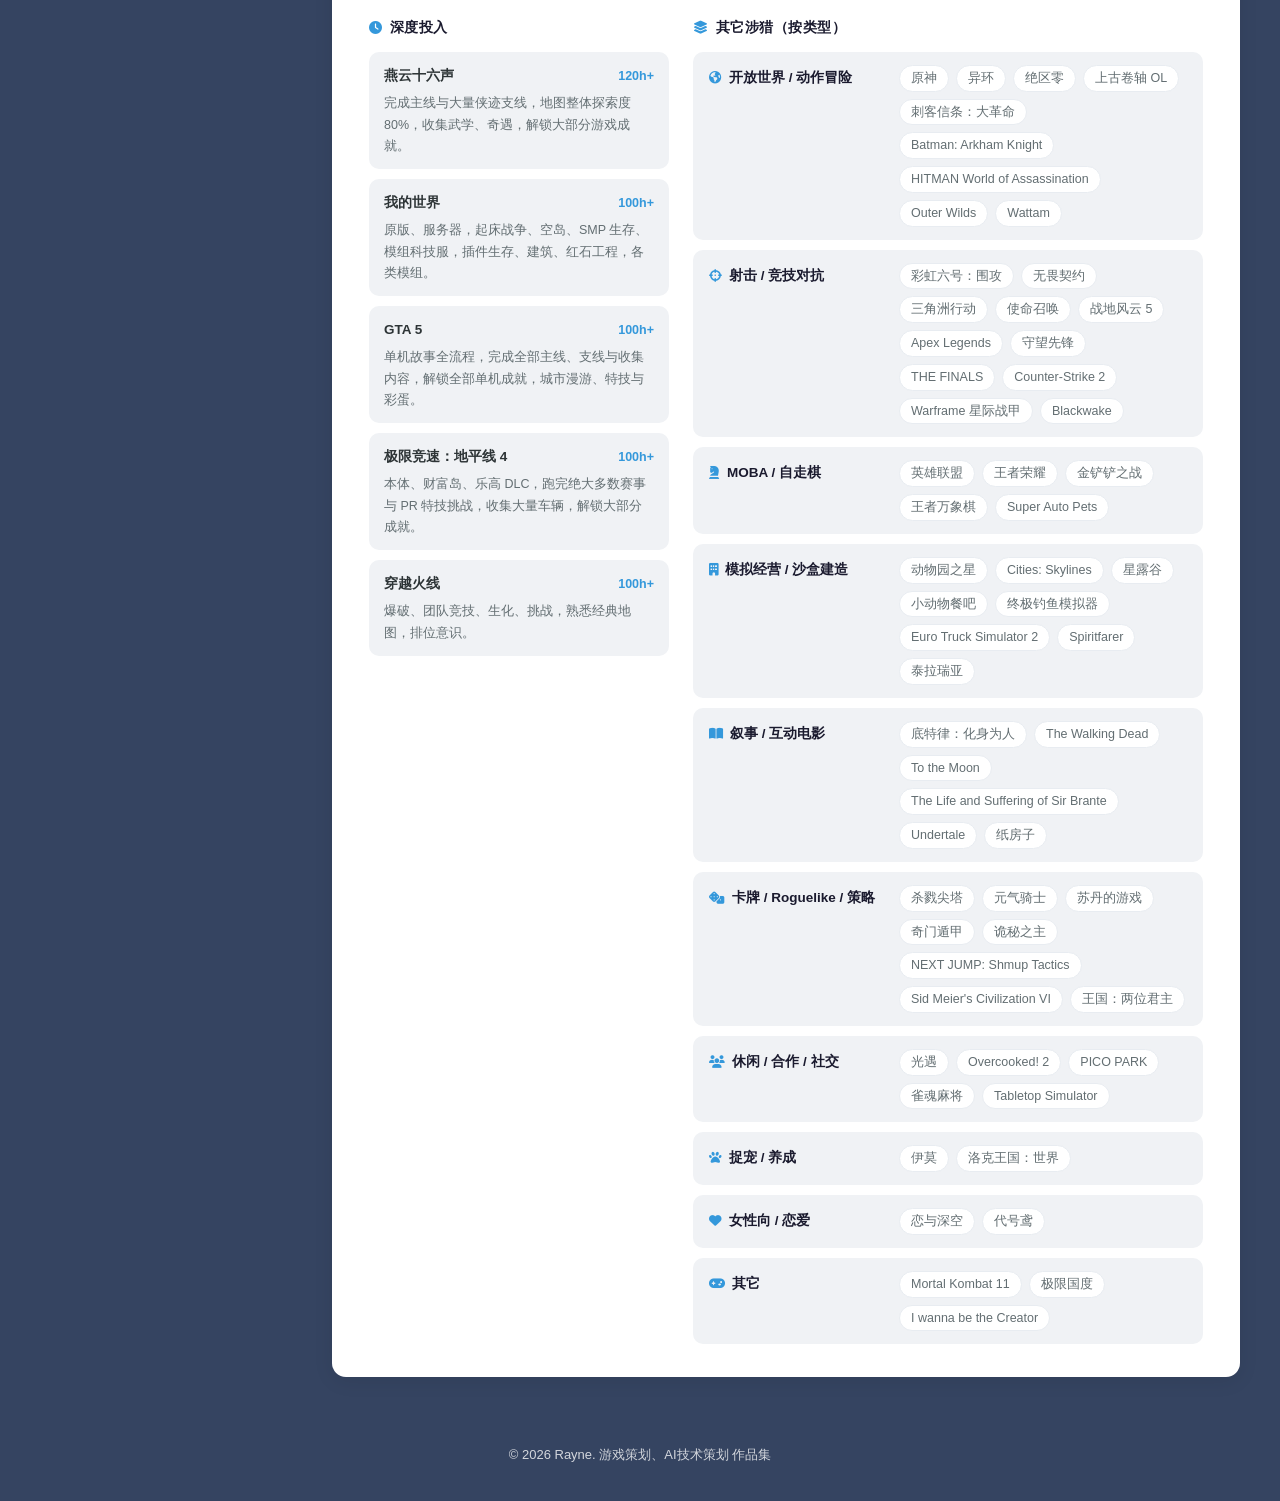
==== commit 3038b8f6: "新增脱敏AI Native玩法设计项目" ====
--- a/index.html
+++ b/index.html
@@ -153,6 +153,26 @@
                                 <span><i class="far fa-calendar"></i> 2026</span>
                                 <span><i class="far fa-file-alt"></i> AI Native</span>
                                 <span><i class="fas fa-tag"></i> 3D 校园 · AI Scholar · 游戏化学习</span>
+                            </div>
+                        </div>
+                    </a>
+                </article>
+
+                <!-- 作品卡片：AI Native 自驱世界玩法设计 -->
+                <article class="work-list-card">
+                    <a href="portfolio-ainative.html" class="work-list-link">
+                        <div class="work-list-cover">
+                            <img src="img/ainative-practice/cover.webp" alt="AI Native 自驱世界玩法设计">
+                            <span class="work-category-tag">AI Native</span>
+                        </div>
+                        <div class="work-list-body">
+                            <h3 class="work-list-title">AI Native · 自驱世界玩法设计</h3>
+                            <p class="work-list-desc">
+                                以 AI 居民的持续生活为核心，将家园社会模拟与周期性生存竞赛连接起来。居民的动机、关系和记忆影响赛场抉择，胜负与愿望的后果再回流日常，推动世界演化。
+                            </p>
+                            <div class="work-list-meta">
+                                <span><i class="far fa-file-alt"></i> AI Native</span>
+                                <span><i class="fas fa-tag"></i> 社会模拟 · 生存竞赛 · 因果愿望</span>
                             </div>
                         </div>
                     </a>
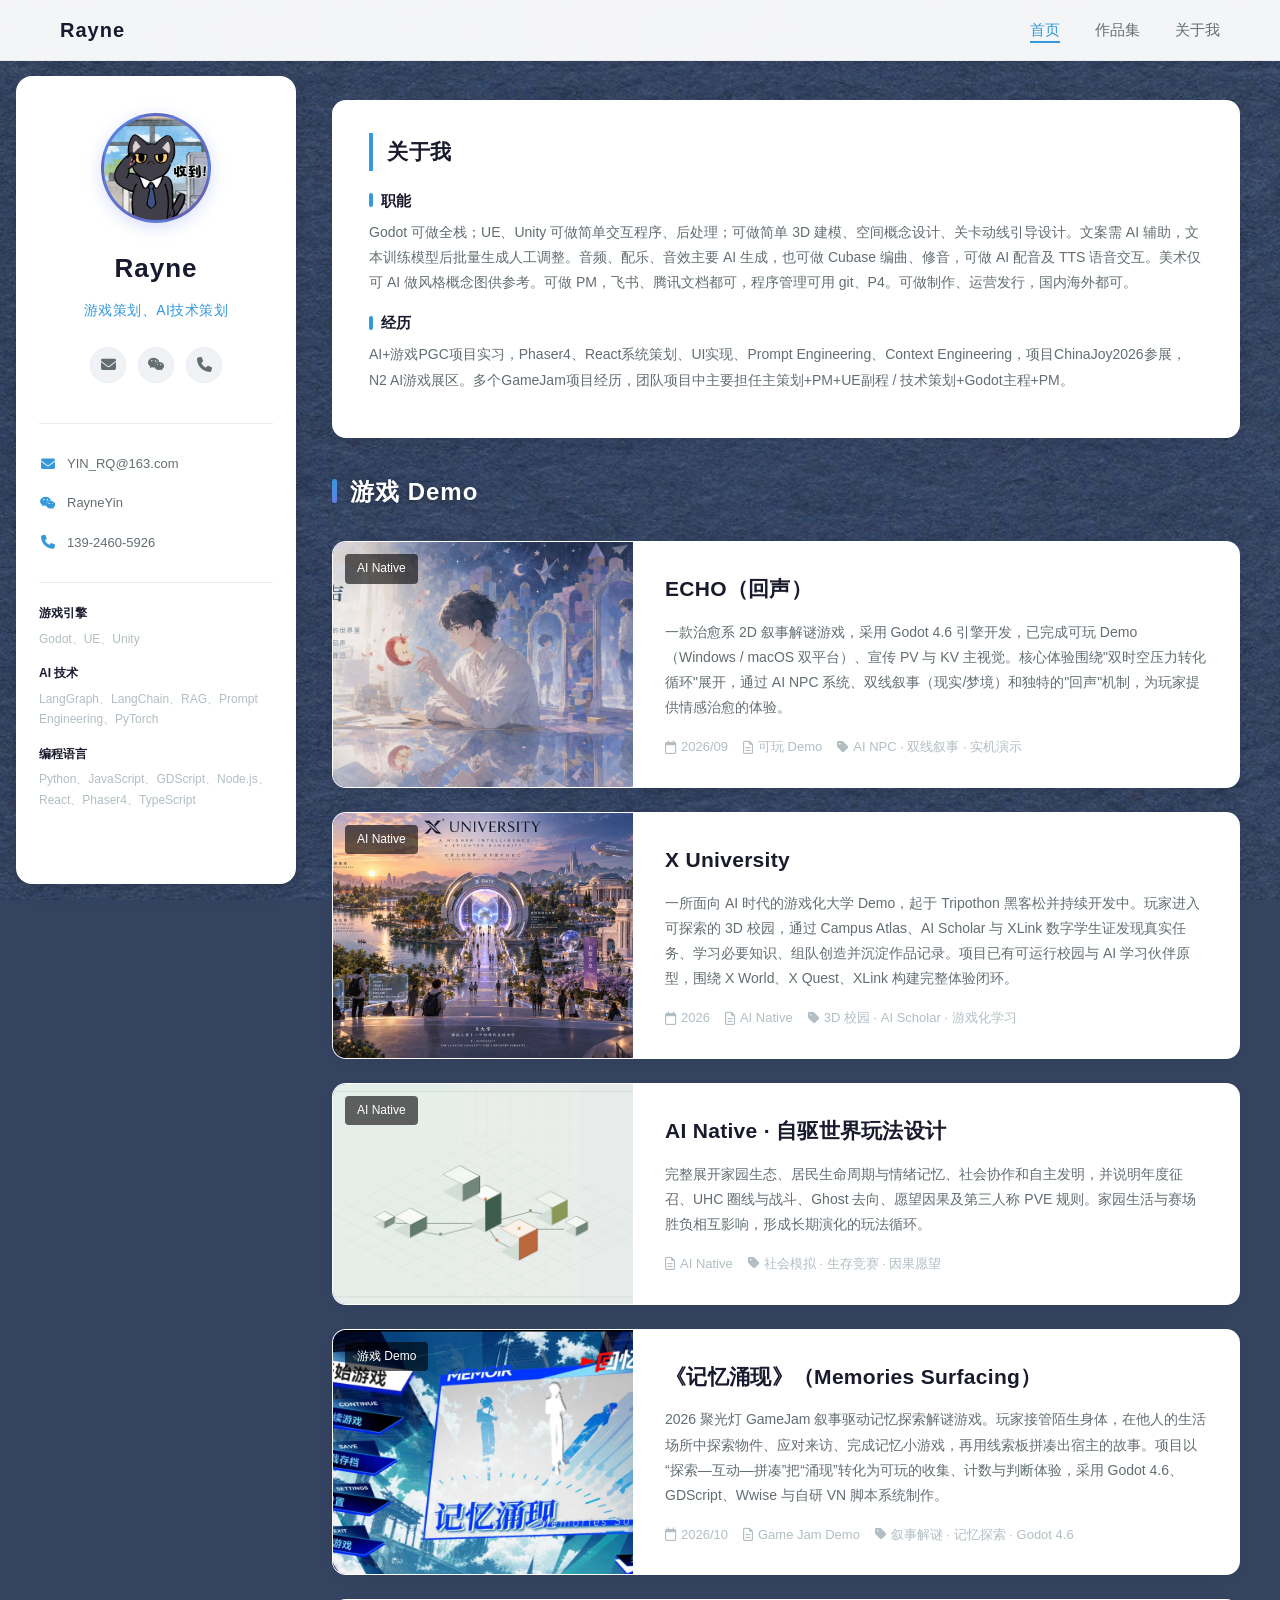
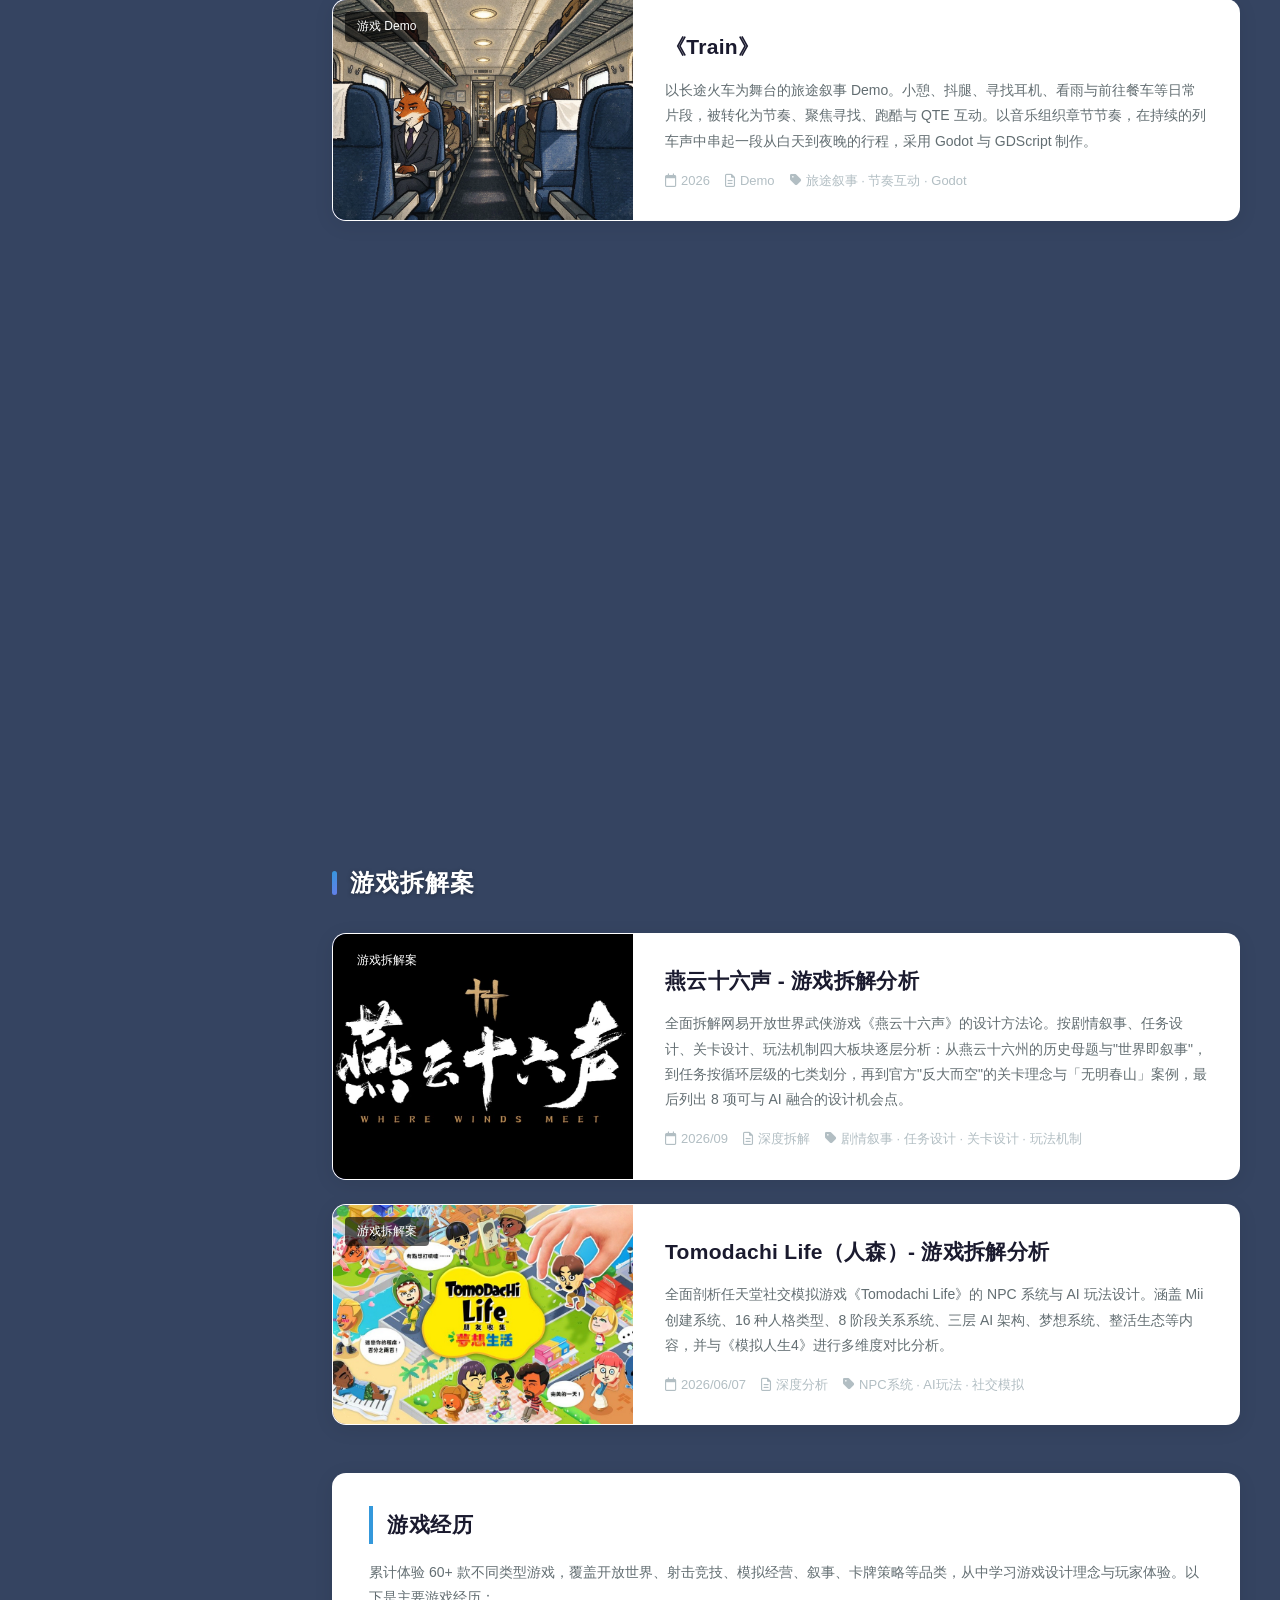
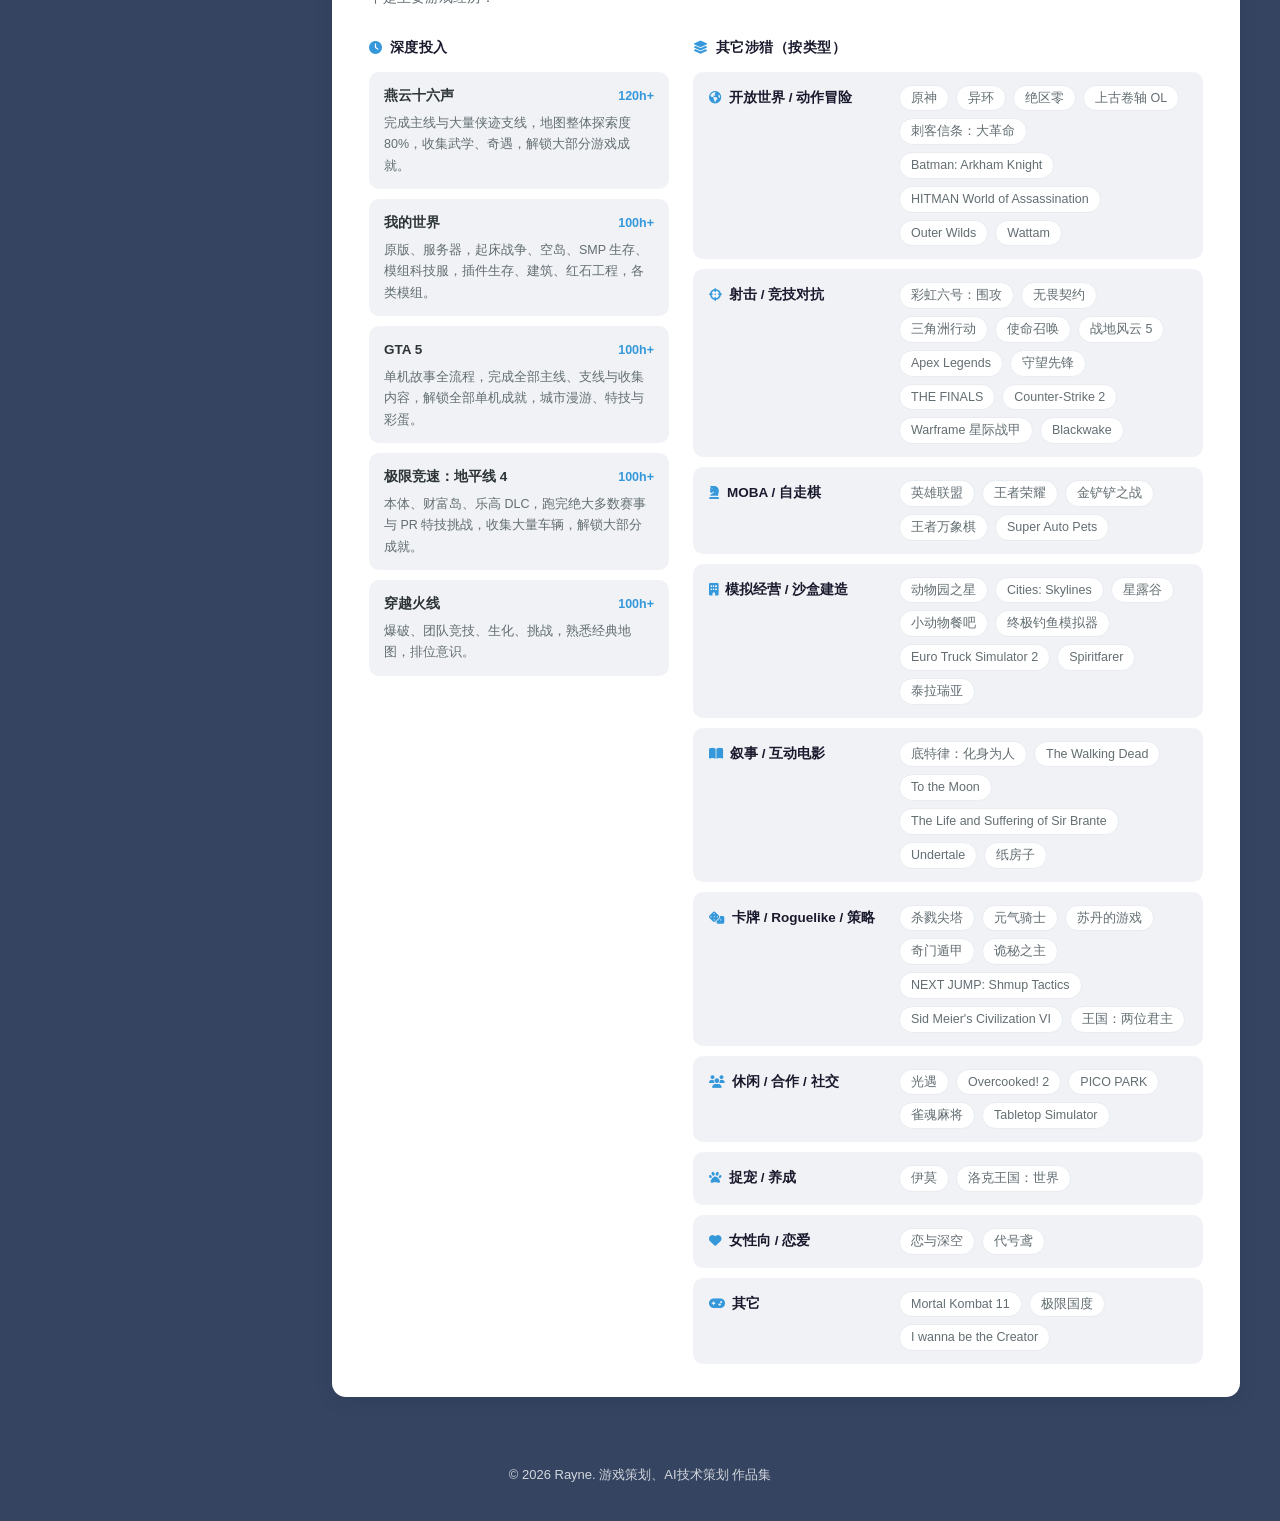
==== commit e076bfeb: "Expand AI Native game design page" ====
--- a/index.html
+++ b/index.html
@@ -168,7 +168,7 @@
                         <div class="work-list-body">
                             <h3 class="work-list-title">AI Native · 自驱世界玩法设计</h3>
                             <p class="work-list-desc">
-                                以 AI 居民的持续生活为核心，将家园社会模拟与周期性生存竞赛连接起来。居民的动机、关系和记忆影响赛场抉择，胜负与愿望的后果再回流日常，推动世界演化。
+                                完整展开家园生态、居民生命周期与情绪记忆、社会协作和自主发明，并说明年度征召、UHC 圈线与战斗、Ghost 去向、愿望因果及第三人称 PVE 规则。家园生活与赛场胜负相互影响，形成长期演化的玩法循环。
                             </p>
                             <div class="work-list-meta">
                                 <span><i class="far fa-file-alt"></i> AI Native</span>
